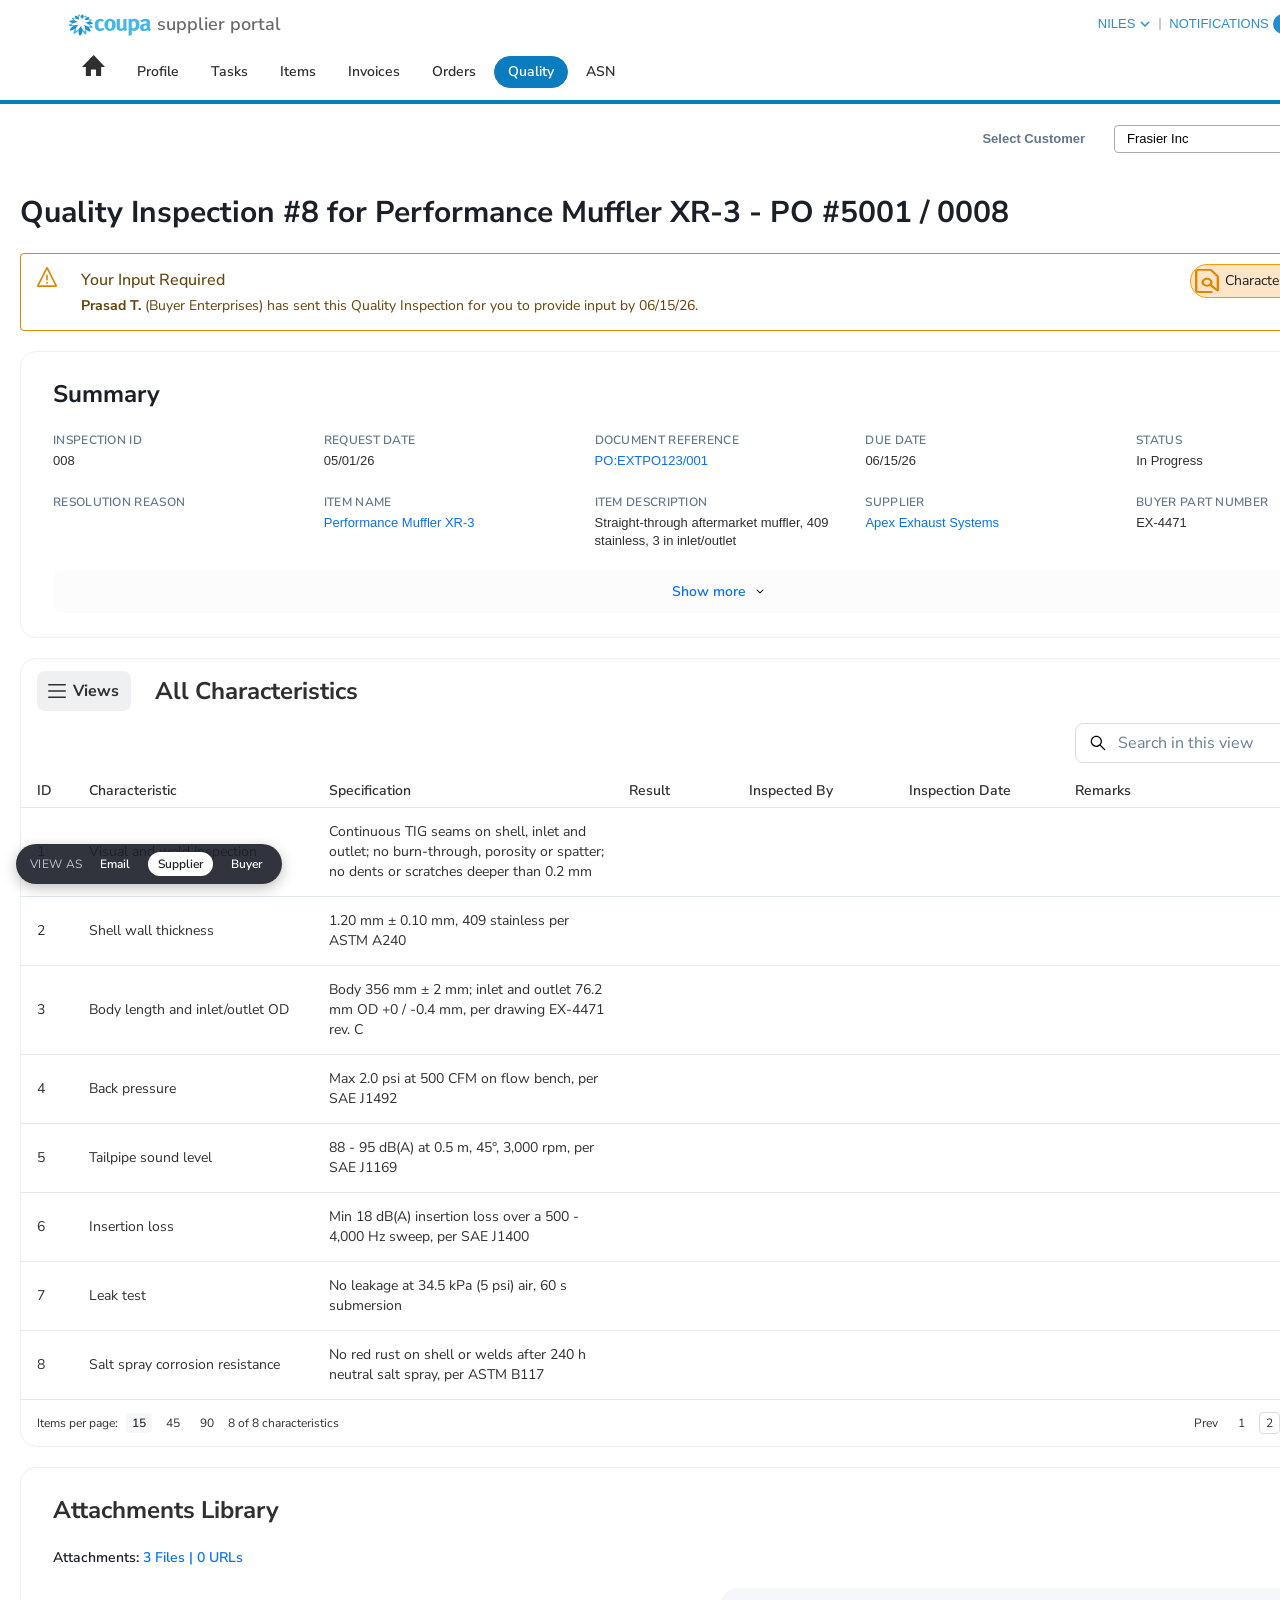
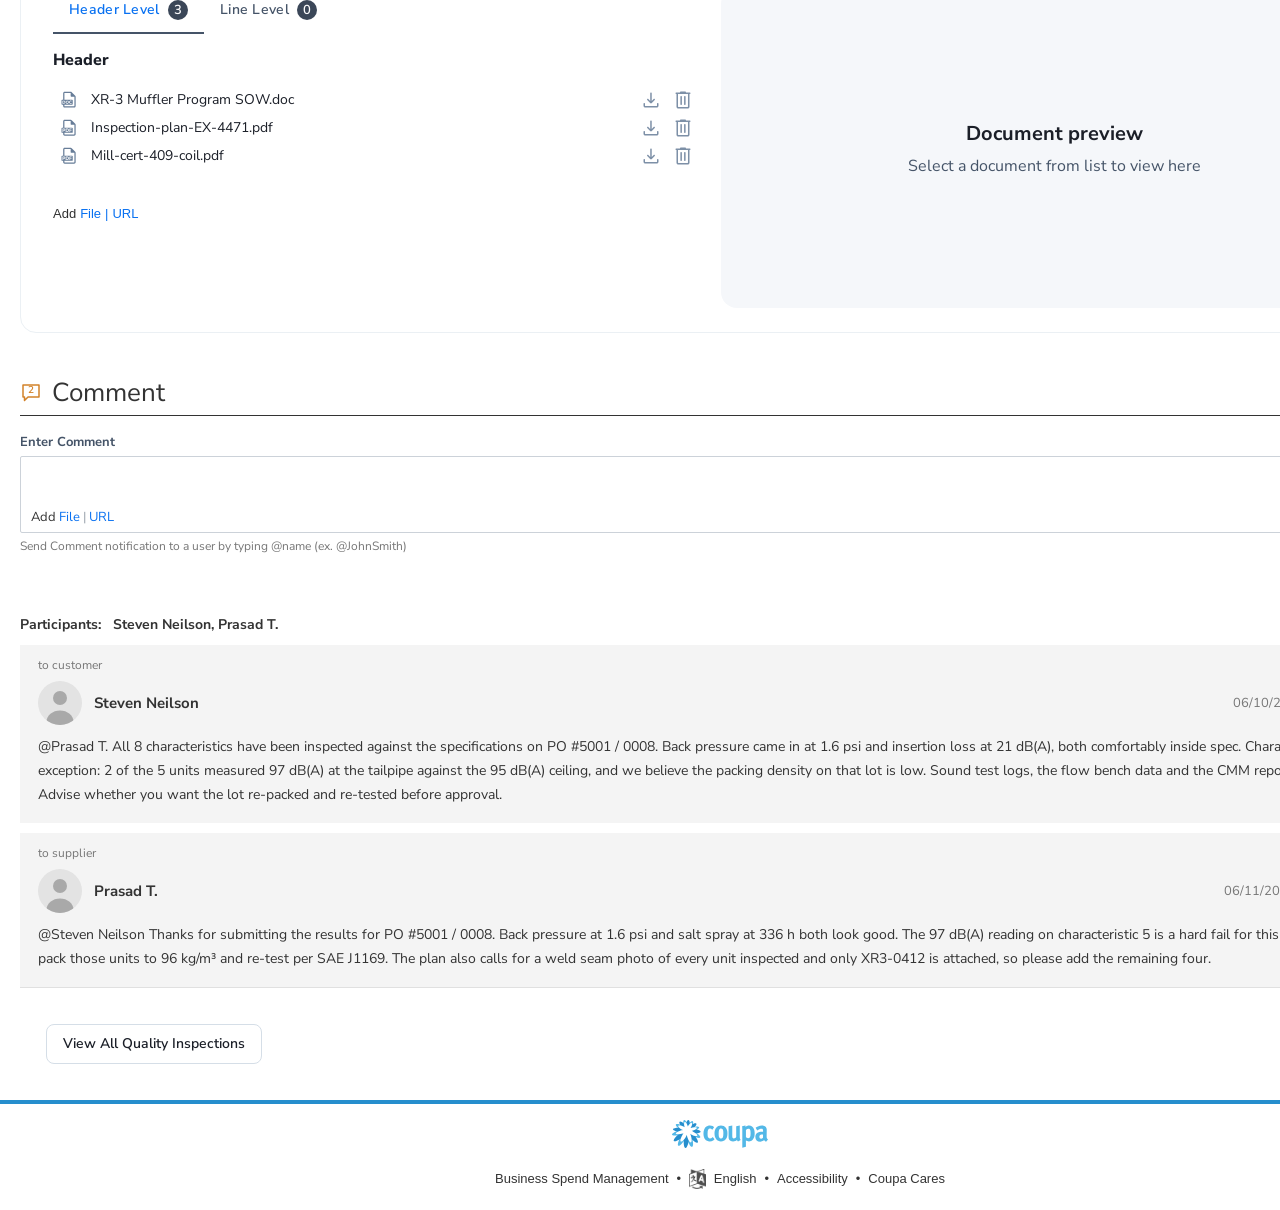
==== index.html @ bebcc583 "Rebuild the buyer's Accept, Reject and Send Back modals Matched to the supplied Modal flows screengr" ====
<!DOCTYPE html>
<html lang="en">
<head>
  <meta charset="utf-8">
  <meta name="viewport" content="width=1440">
  <title>Quality Inspection #8 for Performance Muffler XR-3 — Supplier Portal</title>
  <link rel="preconnect" href="https://fonts.googleapis.com">
  <link rel="preconnect" href="https://fonts.gstatic.com" crossorigin>
  <link href="https://fonts.googleapis.com/css2?family=Nunito+Sans:ital,wght@0,400;0,500;0,600;0,700&family=Open+Sans:wght@400;600;700&display=swap" rel="stylesheet">
  <link rel="stylesheet" href="assets/css/tokens.css?v=20261007e">
  <link rel="stylesheet" href="assets/css/styles.css?v=20261007e">
</head>
<body data-role="supplier" data-blank-results>

<div class="page">

  <!-- Header — Figma 3782:74664 -->
  <header class="csp-header">
    <div class="csp-header__top">
      <div class="csp-header__brand">
        <span class="csp-header__logo"><img class="icon" src="assets/icons/csp-logo.svg" alt="Coupa"></span>
        <span>supplier portal</span>
      </div>
      <div class="csp-welcome">
        <button class="csp-welcome__item" type="button" data-toast="Account menu is out of scope for this prototype.">
          NILES <img class="csp-welcome__caret" src="assets/icons/caret-down-sm.svg" alt="">
        </button>
        <img class="csp-welcome__divider" src="assets/icons/divider.svg" alt="">
        <button class="csp-welcome__item" type="button" data-toast="No new notifications.">
          NOTIFICATIONS <span class="csp-welcome__count">0</span>
        </button>
        <img class="csp-welcome__divider" src="assets/icons/divider.svg" alt="">
        <button class="csp-welcome__item" type="button" data-toast="Help menu is out of scope for this prototype.">
          HELP <img class="csp-welcome__caret" src="assets/icons/caret-down-sm.svg" alt="">
        </button>
      </div>
    </div>

    <nav class="csp-nav" aria-label="Supplier portal">
      <button class="csp-nav__tab" type="button" data-toast="Home">
        <img class="csp-nav__home" src="assets/icons/csp-home.svg" alt="Home">
      </button>
      <button class="csp-nav__tab" type="button" data-toast="Profile">Profile</button>
      <button class="csp-nav__tab" type="button" data-toast="Tasks">Tasks</button>
      <button class="csp-nav__tab" type="button" data-toast="Items">Items</button>
      <button class="csp-nav__tab" type="button" data-toast="Invoices">Invoices</button>
      <button class="csp-nav__tab" type="button" data-toast="Orders">Orders</button>
      <button class="csp-nav__tab csp-nav__tab--active" type="button" aria-current="page">Quality</button>
      <button class="csp-nav__tab" type="button" data-toast="ASN">ASN</button>
    </nav>

    <!-- Customer selector — Figma 3782:74665 -->
    <div class="csp-customer">
      <label class="csp-customer__label" for="customer">Select Customer</label>
      <select class="csp-customer__select" id="customer">
        <option>Frasier Inc</option>
        <option>Buyer Enterprises</option>
        <option>Acme Manufacturing</option>
      </select>
    </div>
  </header>

  <div class="page-title">
    <h1>Quality Inspection #8 for Performance Muffler XR-3 - PO #5001 / 0008</h1>
  </div>

  <main class="content">

    <!-- Alert — matched to the supplied screengrab, which replaces the design's
         blue "ready to be submitted" alert (Figma 3782:74669). The warning
         treatment is the buyer screen's (Figma 3782:77331), since the table
         starts with nothing entered. The due date is the Summary's. -->
    <section class="alert alert--warning" role="status">
      <div class="alert__icon"><img src="assets/icons/warning-outline.svg" alt="Warning"></div>
      <div class="alert__text">
        <p class="alert__title">Your Input Required</p>
        <p class="alert__body"><strong>Prasad T.</strong> (Buyer Enterprises) has sent this Quality Inspection for you to provide input by 06/15/26.</p>
      </div>
      <div class="alert__action">
        <span class="chip chip--warning">
          <img src="assets/icons/file-search-outline.svg" alt="">
          <span class="chip__label">Characteristics Pending</span>
          <span class="chip__count">8</span>
        </span>
      </div>
    </section>

    <!-- Summary — Figma 3782:74670 -->
    <section class="card summary" data-accordion>
      <button class="card__header" type="button" aria-expanded="true">
        <h2 class="card__title">Summary</h2>
        <img class="card__chevron" src="assets/icons/chevron-up.svg" alt="">
      </button>
      <div class="card__body">
        <div class="summary__grid">
          <div>
            <p class="summary__label">INSPECTION ID</p>
            <p class="summary__value">008</p>
          </div>
          <div>
            <p class="summary__label">REQUEST DATE</p>
            <p class="summary__value">05/01/26</p>
          </div>
          <div>
            <p class="summary__label">DOCUMENT REFERENCE</p>
            <p class="summary__value"><a href="#" onclick="return false;">PO:EXTPO123/001</a></p>
          </div>
          <div>
            <p class="summary__label">DUE DATE</p>
            <p class="summary__value">06/15/26</p>
          </div>
          <div>
            <p class="summary__label">STATUS</p>
            <p class="summary__value">In Progress</p>
          </div>
        </div>
        <div class="summary__extra">
          <div>
            <p class="summary__label">RESOLUTION REASON</p>
            <p class="summary__value">&nbsp;</p>
          </div>
          <div>
            <p class="summary__label">ITEM NAME</p>
            <p class="summary__value"><a href="#" onclick="return false;">Performance Muffler XR-3</a></p>
          </div>
          <div>
            <p class="summary__label">ITEM DESCRIPTION</p>
            <p class="summary__value">Straight-through aftermarket muffler, 409 stainless, 3 in inlet/outlet</p>
          </div>
          <div>
            <p class="summary__label">SUPPLIER</p>
            <p class="summary__value"><a href="#" onclick="return false;">Apex Exhaust Systems</a></p>
          </div>
          <div>
            <p class="summary__label">BUYER PART NUMBER</p>
            <p class="summary__value">EX-4471</p>
          </div>
        </div>
        <!-- Third row — Figma 518:29199, revealed by "Show more" -->
        <div class="summary__extra summary__extra--third">
          <div>
            <p class="summary__label">SUPPLIER PART NUMBER</p>
            <p class="summary__value">XR3-300SS</p>
          </div>
          <div>
            <p class="summary__label">SAMPLE SIZE</p>
            <p class="summary__value">5 each</p>
          </div>
          <div>
            <p class="summary__label">BUYER BATCH NUMBER</p>
            <p class="summary__value">B-2214</p>
          </div>
        </div>
        <button class="summary__more" type="button" data-show-more>
          <span>Show more</span>
          <img src="assets/icons/chevron-down.svg" alt="">
        </button>
      </div>
    </section>

    <!-- Characteristics table — Figma 3782:74674 / 3782:74675 -->
    <section class="table-block">
      <div class="table-block__title-row">
        <button class="views-trigger" type="button" data-views-trigger aria-haspopup="true">
          <img src="assets/icons/menu-hamburger.svg" alt="">
          Views
        </button>
        <h2 class="table-block__title" data-view-name>All Characteristics</h2>
      </div>

      <div class="views-panel" data-views-panel>
        <p class="views-panel__title">SAVED VIEWS</p>
        <button class="views-panel__item is-active" type="button">All Characteristics</button>
        <button class="views-panel__item" type="button">Pending Results</button>
        <button class="views-panel__item" type="button">Out of Specification</button>
        <button class="views-panel__item" type="button">Revised Results</button>
      </div>

      <div class="table-block__toolbar">
        <span class="table-search">
          <img src="assets/icons/search-in-view.svg" alt="">
          <input type="search" placeholder="Search in this view" aria-label="Search in this view" data-table-search>
        </span>
        <button class="icon-button" type="button" data-toast="Filter panel is out of scope for this prototype.">
          <img src="assets/icons/filter.svg" alt="Filter">
        </button>
        <button class="icon-button" type="button" data-toast="More table actions: export, manage columns.">
          <img src="assets/icons/more-v.svg" alt="More actions">
        </button>
      </div>

      <div class="table-scroll">
        <table class="data-table">
          <thead>
            <tr>
              <th data-sort-key="id">ID</th>
              <th data-sort-key="characteristic">Characteristic</th>
              <th data-sort-key="specification">Specification</th>
              <th data-sort-key="result">Result</th>
              <th data-sort-key="inspectedBy">Inspected By</th>
              <th data-sort-key="inspectionDate">Inspection Date</th>
              <th data-sort-key="remarks">Remarks</th>
              <th class="col-att">Attachments</th>
              <th class="col-actions">Actions</th>
            </tr>
          </thead>
          <tbody data-table-body></tbody>
        </table>
      </div>

      <div class="table-block__footer">
        <div class="page-size" data-page-size>
          <span>Items per page:</span>
          <button type="button" class="is-current">15</button>
          <button type="button">45</button>
          <button type="button">90</button>
          <span data-table-count></span>
        </div>
        <div class="pager" data-pager>
          <button type="button">Prev</button>
          <button type="button">1</button>
          <button type="button" class="is-current">2</button>
          <button type="button">3</button>
          <span>...</span>
          <button type="button">17</button>
          <button type="button">Next</button>
        </div>
      </div>
    </section>

    <!-- Attachments Library — Figma 758:125789 ("Attachment Library", 11 states) -->
    <section class="card attachments" data-accordion data-attachments>
      <button class="card__header" type="button" aria-expanded="true">
        <h2 class="card__title">Attachments Library</h2>
        <img class="card__chevron" src="assets/icons/chevron-up.svg" alt="">
      </button>
      <p class="att__count">
        Attachments:
        <button type="button" data-att-jump="file" data-att-files></button>
        <span class="att__pipe">|</span>
        <button type="button" data-att-jump="url" data-att-urls></button>
      </p>
      <div class="card__body">
        <div class="att__panes">
          <div class="att__list">
            <div class="att__tabs" role="tablist" aria-label="Attachment level">
              <button class="att__tab is-active" type="button" role="tab" aria-selected="true" data-att-tab="header">
                Header Level <span class="att__badge" data-att-badge="header"></span>
              </button>
              <button class="att__tab" type="button" role="tab" aria-selected="false" data-att-tab="line">
                Line Level <span class="att__badge" data-att-badge="line"></span>
              </button>
            </div>

            <h3 class="att__list-title" data-att-title>Header</h3>
            <ul class="att__rows" data-att-rows></ul>
            <nav class="att__pager" data-att-pager aria-label="Attachment pages"></nav>

            <p class="att__add">
              Add
              <button type="button" data-att-add="file">File</button>
              <span class="att__pipe">|</span>
              <button type="button" data-att-add="url">URL</button>
            </p>

            <div class="att__adder" data-att-adder>
              <div class="att__dropzone" data-att-dropzone>
                <span>Drop or Browse Files</span>
                <button class="att__browse" type="button" data-att-browse>Browse</button>
              </div>
              <div class="att__url">
                <input type="text" placeholder="Type URL here" aria-label="URL to attach" data-att-url-input>
                <button class="att__url-add" type="button" data-att-url-add disabled>Add</button>
              </div>
              <div class="comment-form">
                <label class="comment-form__label" for="att-comment">Enter Comment</label>
                <textarea id="att-comment" data-att-comment></textarea>
                <div class="comment-form__row comment-form__row--end">
                  <button class="btn-legacy" type="button" data-att-adder-submit>Add Comment</button>
                </div>
              </div>
            </div>
          </div>

          <div class="att__preview" data-att-preview></div>
        </div>
      </div>
    </section>

    <!-- Comment — Coupa's legacy comment component, matched to the supplied
         screengrab. The screengrab is the buyer side, so this supplier copy
         carries one "Add Comment" button rather than the design's private /
         to-supplier pair: a supplier has no buyer-internal private comment and
         no supplier to address. See the fidelity note in the README. -->
    <section class="cmt" data-comments>
      <div class="cmt__head">
        <span class="cmt__badge">
          <img src="assets/icons/comment-count.svg" alt="">
          <span class="cmt__badge-count" data-comment-count>0</span>
        </span>
        <h2 class="cmt__title">Comment</h2>
        <span class="cmt__head-right">
          <button class="cmt__mute" type="button" data-toast="Comment notifications are out of scope for this prototype.">Mute Comments</button>
          <button class="cmt__collapse" type="button" aria-expanded="true" aria-label="Collapse Comment" data-comment-collapse>
            <img src="assets/icons/chevron-down.svg" alt="">
          </button>
        </span>
      </div>

      <div class="cmt__body">
        <label class="cmt__label" for="comment">Enter Comment</label>
        <div class="cmt__input">
          <textarea id="comment" data-comment-input></textarea>
          <p class="cmt__attach">
            Add <button type="button" data-comment-attach="file">File</button>
            <span class="cmt__pipe">|</span>
            <button type="button" data-comment-attach="url">URL</button>
          </p>
        </div>
        <p class="cmt__hint">Send Comment notification to a user by typing @name (ex. @JohnSmith)</p>
        <div class="cmt__actions">
          <button class="cmt__btn" type="button" data-comment-submit="customer" disabled>Add Comment</button>
        </div>

        <p class="cmt__participants">
          <span class="cmt__participants-label">Participants:</span>
          <span data-comment-participants></span>
        </p>

        <div class="cmt__list" data-comment-list></div>
      </div>
    </section>

    <!-- The History card (Figma 3782:76992) was removed from this screen on
         request. Its markup is in git history and its CSS and render code are
         still in place, so restoring it means putting the section back. -->

    <!-- Bottom CTAs — Figma 3782:74679 / 3782:74693 -->
    <div class="action-bar">
      <button class="btn btn--outline" type="button" data-goto="inspections.html">
        View All Quality Inspections
      </button>
      <div class="action-bar__right">
        <button class="btn btn--primary" type="button" data-open-modal="submit-modal">Submit</button>
      </div>
    </div>
  </main>

  <!-- Footer — Figma 3782:74699 -->
  <footer class="footer">
    <div class="footer__border"></div>
    <div class="footer__contents">
      <img class="footer__logo" src="assets/icons/footer-logo.svg" alt="Coupa">
      <p class="footer__links">
        <span>Business Spend Management</span>
        <span>•</span>
        <img src="assets/icons/flag-en.png" alt=""> <span>English</span>
        <span>•</span>
        <span>Accessibility</span>
        <span>•</span>
        <span>Coupa Cares</span>
      </p>
    </div>
  </footer>
</div>

<!-- Submit confirmation -->
<div class="overlay" id="submit-modal" role="dialog" aria-modal="true" aria-labelledby="submit-modal-title">
  <div class="modal">
    <h2 id="submit-modal-title">Submit inspection for review?</h2>
    <p>All 8 characteristics will be sent to Prasad T. (Buyer Enterprises). You will not be able to edit results while the inspection is in buyer review.</p>
    <dl class="modal__dl">
      <dt>Inspection ID</dt><dd>008</dd>
      <dt>Characteristics</dt><dd>8 provided</dd>
      <dt>Attachments</dt><dd data-att-counts></dd>
      <dt>Due Date</dt><dd>06/15/26</dd>
    </dl>
    <div class="modal__actions">
      <button class="btn btn--outline" type="button" data-close-modal>Cancel</button>
      <button class="btn btn--primary" type="button" data-goto="buyer.html">Submit to Buyer</button>
    </div>
  </div>
</div>

<div class="proto-switch">
  <span class="proto-switch__label">View as</span>
  <a href="email.html">Email</a>
  <a class="is-current" href="index.html">Supplier</a>
  <a href="buyer.html">Buyer</a>
</div>

<div class="toast" id="toast" role="status" aria-live="polite"></div>

<script src="assets/js/data.js?v=20261007e"></script>
<script src="assets/js/app.js?v=20261007e"></script>
</body>
</html>
---- assets/css/tokens.css ----
/* Clarity UI (CUI) tokens as resolved in Figma:
   187 Quality Collaboration SCC/SCPL — section "QC- History" (node 3782-77289).
   Values come from get_variable_defs on the nodes in that section. */

:root {
  /* Surfaces */
  --cui-surface-s1: #ffffff;
  --cui-surface-s2: #fcfcfd;
  --cui-surface-s3: #f5f7fa;
  --cui-surface-s4: #ebf0f4;

  /* Borders */
  --cui-border-b2: #e1e8ef;
  --cui-border-b2-alt: #ebf0f4;
  --cui-border-input: #d5dee7;
  --cui-border-neutral-minimal: #4f6077;

  /* Text */
  --cui-text-t1: #1b1f28;
  --cui-text-t2: #455468;
  --cui-text-t3: #677d98;
  --cui-text-subtle-neutral: #4f6077;
  --cui-text-form-label: #60768a;
  --cui-text-1: #2f2f2f;
  --cui-text-2: #6a6a6a;
  --cui-text-dark: #333333;
  --cui-text-link: #0971f1;
  --cui-text-link-history: #0059d6;

  /* Status */
  --cui-status-warning-bold: #e08500;
  --cui-alert-warning-color: #664109;
  --cui-orange-subtle-surface: #ffe5c8;
  --cui-orange-subtle-border: #ff9900;
  --cui-light-blue-subtle-border: #007ac5;
  --cui-light-blue-bold-surface: #0060a4;
  --cui-alert-info-color: #003461;
  --cui-status-error: #df0f0f;
  --cui-brand2-200: #9dbfed;
  --cui-scrollbar-rest: #607590;
  --cui-scrollbar-hover: #586b84;

  /* Coupa chrome */
  --csp-brand: #0c7cc0;
  --csp-link: #268ecd;
  --coupa-primary: #0971f1;
  --silver-100: #eff0f1;

  /* Radii */
  --cui-radii-xs: 8px;
  --cui-radii-md: 12px;
  --cui-radii-xl: 16px;
  --cui-radii-2xl: 100px;
  --border-radius: 4px;

  /* Space */
  --cui-space-3xs: 2px;
  --cui-space-2xs: 4px;
  --cui-space-xs: 6px;
  --cui-space-sm: 8px;
  --cui-space-md: 10px;
  --cui-space-lg: 12px;
  --cui-space-2xl: 16px;
  --cui-space-3xl: 20px;
  --cui-space-4xl: 24px;
  --cui-space-5xl: 32px;
  --cui-space-7xl: 48px;

  /* Typography */
  --cui-font-control: "Nunito Sans", -apple-system, "Segoe UI", sans-serif;
  --cui-font-heading: "Nunito Sans", -apple-system, "Segoe UI", sans-serif;
  --coupa-nav-font: "Open Sans", -apple-system, "Segoe UI", sans-serif;
  --coupa-chrome-font: Helvetica, Arial, sans-serif;

  --cui-font-size-2xs: 12px;
  --cui-font-size-sm: 14px;
  --cui-font-size-md: 16px;
  --cui-font-size-xl: 20px;
  --cui-font-size-2xl: 24px;

  --cui-line-3xs: 16px;
  --cui-line-2xs: 20px;
  --cui-line-xs: 24px;
  --cui-line-md: 28px;
  --cui-line-lg: 36px;

  --cui-weight-regular: 400;
  --cui-weight-medium: 500;
  --cui-weight-semibold: 600;
  --cui-weight-bold: 700;
}
---- assets/css/styles.css ----
/* Quality Inspection collaboration prototype
   Built from Figma: 187 Quality Collaboration SCC/SCPL, section "QC- History". */

*,
*::before,
*::after {
  box-sizing: border-box;
}

html {
  background: var(--cui-surface-s4);
}

body {
  margin: 0;
  font-family: var(--cui-font-control);
  color: var(--cui-text-t1);
  background: #ffffff;
  -webkit-font-smoothing: antialiased;
}

.page {
  width: 1440px;
  margin: 0 auto;
  background: #ffffff;
  min-height: 100vh;
  display: flex;
  flex-direction: column;
}

a {
  color: var(--cui-text-link);
  text-decoration: none;
}

button {
  font-family: inherit;
}

.icon {
  display: block;
  width: 100%;
  height: 100%;
}

.sr-only {
  position: absolute;
  width: 1px;
  height: 1px;
  overflow: hidden;
  clip: rect(0 0 0 0);
  white-space: nowrap;
}

/* ─── Supplier portal (CSP) header ─────────────────────────────────────── */

.csp-header {
  background: #ffffff;
}

.csp-header__top {
  display: flex;
  align-items: center;
  gap: 10px;
  padding: 12px 68px 12px;
}

.csp-header__brand {
  display: flex;
  align-items: flex-end;
  gap: 6px;
  flex: 1 0 0;
}

.csp-header__logo {
  width: 82.6px;
  height: 22.4px;
  overflow: hidden;
}

.csp-header__brand span {
  font-size: 18px;
  font-weight: var(--cui-weight-semibold);
  line-height: 24px;
  color: var(--cui-text-2);
}

.csp-welcome {
  display: flex;
  align-items: center;
  gap: 8px;
  font-family: var(--coupa-chrome-font);
  font-size: 13px;
  line-height: 20px;
}

.csp-welcome__item {
  display: flex;
  align-items: center;
  gap: 4px;
  color: var(--csp-link);
  background: none;
  border: 0;
  padding: 0;
  cursor: pointer;
  font: inherit;
}

.csp-welcome__caret {
  width: 12px;
  height: 12px;
}

.csp-welcome__divider {
  width: 2px;
  height: 12px;
}

.csp-welcome__count {
  background: var(--csp-link);
  color: #ffffff;
  border-radius: 13px;
  padding: 0 12px;
}

.csp-nav {
  display: flex;
  align-items: baseline;
  gap: 4px;
  padding: 1px 68px 12px;
  border-bottom: 4px solid var(--csp-brand);
}

.csp-nav__tab {
  padding: 5px 13px;
  border: 1px solid transparent;
  border-radius: 5px;
  background: none;
  font-size: var(--cui-font-size-sm);
  font-weight: var(--cui-weight-semibold);
  line-height: var(--cui-line-2xs);
  color: var(--cui-text-1);
  cursor: pointer;
}

.csp-nav__tab:hover {
  background: var(--silver-100);
}

.csp-nav__tab--active,
.csp-nav__tab--active:hover {
  background: var(--csp-brand);
  border-color: var(--csp-brand);
  border-radius: 21px;
  color: #ffffff;
}

.csp-nav__home {
  width: 23px;
  height: 21px;
}

.csp-customer {
  display: flex;
  align-items: center;
  justify-content: flex-end;
  gap: 9px;
  height: 69px;
  padding: 4px 17px 4px 0;
  font-family: var(--coupa-chrome-font);
  font-size: 13px;
}

.csp-customer__label {
  font-weight: 700;
  color: var(--cui-text-form-label);
  padding-right: 20px;
}

.csp-customer__select {
  width: 309px;
  height: 28px;
  border: 1px solid #aaaaaa;
  border-radius: 4px;
  background: #ffffff;
  padding: 0 8px;
  font: inherit;
  color: #000000;
}

/* ─── Buyer (Coupa core) header ────────────────────────────────────────── */

.coupa-header__bar {
  display: flex;
  align-items: center;
  padding: 0 20px;
  background: #ffffff;
}

.coupa-header__left {
  display: flex;
  align-items: center;
  gap: 16px;
  flex: 1 0 0;
  padding-right: 83px;
}

.coupa-header__logo {
  width: 148px;
  height: 48px;
  display: flex;
  align-items: center;
  padding: 3px 4px;
}

.coupa-header__logo img {
  width: 121.6px;
  height: 33.1px;
}

.coupa-search {
  display: flex;
  align-items: center;
  gap: 12px;
  width: 240px;
  height: 36px;
  padding: 0 12px;
  border: 0;
  border-radius: 18px;
  background: var(--silver-100);
  font-family: var(--coupa-chrome-font);
  font-size: var(--cui-font-size-md);
  color: #6a6969;
  cursor: pointer;
}

.coupa-search img {
  width: 16px;
  height: 16px;
}

.coupa-header__mic {
  position: relative;
  width: 36px;
  height: 36px;
}

.coupa-header__mic img:first-child {
  position: absolute;
  inset: 0;
  width: 36px;
  height: 36px;
}

.coupa-header__mic img:last-child {
  position: absolute;
  left: 8px;
  top: 8px;
  width: 20px;
  height: 20px;
}

.coupa-header__actions {
  display: flex;
  align-items: center;
  gap: 8px;
}

.coupa-pill {
  width: 36px;
  height: 36px;
  border: 0;
  border-radius: 50px;
  background: var(--cui-surface-s4);
  display: flex;
  align-items: center;
  justify-content: center;
  cursor: pointer;
  font-family: var(--coupa-chrome-font);
  font-size: var(--cui-font-size-md);
  color: var(--cui-text-t3);
}

.coupa-pill img {
  width: 16px;
  height: 16px;
}

.coupa-nav {
  background: #ffffff;
}

.coupa-nav__links {
  display: flex;
  align-items: center;
  gap: 8px;
  padding: 8px 20px;
}

.coupa-nav__link {
  padding: 4px 16px;
  border: 0;
  border-radius: 28px;
  background: none;
  font-family: var(--coupa-nav-font);
  font-size: var(--cui-font-size-md);
  line-height: var(--cui-line-xs);
  color: var(--cui-text-t1);
  white-space: nowrap;
  cursor: pointer;
}

.coupa-nav__link:hover {
  background: var(--cui-surface-s4);
}

.coupa-nav__link--active,
.coupa-nav__link--active:hover {
  background: var(--cui-scrollbar-hover);
  color: #ffffff;
  line-height: var(--cui-line-2xs);
}

.coupa-nav__home {
  padding: 4px 8px;
  border-radius: 21px;
}

.coupa-nav__home img {
  width: 24px;
  height: 20px;
  display: block;
}

.coupa-nav__border {
  display: block;
  width: 100%;
  height: 4px;
}

/* ─── Page title ───────────────────────────────────────────────────────── */

.page-title {
  padding: 20px 20px 0;
}

.page-title h1 {
  margin: 0;
  font-family: var(--cui-font-heading);
  font-size: 30px;
  font-weight: var(--cui-weight-bold);
  line-height: 40px;
  color: var(--cui-text-t1);
}

/* ─── Content column ──────────────────────────────────────────────────── */

.content {
  display: flex;
  flex-direction: column;
  gap: var(--cui-space-3xl);
  padding: var(--cui-space-3xl);
  flex: 1 0 auto;
}

/* ─── Alert ───────────────────────────────────────────────────────────── */

.alert {
  display: flex;
  align-items: flex-start;
  justify-content: space-between;
  gap: var(--cui-space-lg);
  padding: 6px 16px;
  border: 1px solid var(--cui-light-blue-subtle-border);
  border-radius: var(--border-radius);
  overflow: hidden;
}

.alert--warning {
  border-color: var(--cui-status-warning-bold);
}

.alert__icon {
  padding: 7px 12px 7px 0;
}

.alert__icon img {
  width: 20px;
  height: 20px;
  display: block;
}

.alert__text {
  flex: 1 0 0;
  min-width: 0;
  display: flex;
  flex-direction: column;
  gap: var(--cui-space-2xs);
  padding: 8px 0;
  color: var(--cui-alert-info-color);
}

.alert--warning .alert__text {
  color: var(--cui-alert-warning-color);
}

.alert__title {
  margin: 0;
  font-size: var(--cui-font-size-md);
  font-weight: var(--cui-weight-medium);
  line-height: 1.5;
}

.alert__body {
  margin: 0;
  font-size: var(--cui-font-size-sm);
  font-weight: var(--cui-weight-regular);
  line-height: 19.992px;
}

.alert__body strong,
.alert__title strong {
  font-weight: var(--cui-weight-bold);
}

.alert__action {
  display: flex;
  align-items: center;
  justify-content: flex-end;
  padding: 4px 0;
}

.chip {
  display: inline-flex;
  align-items: center;
  gap: 0;
  padding: var(--cui-space-2xs);
  border: 1px solid var(--cui-border-neutral-minimal);
  border-radius: var(--cui-radii-2xl);
  background: var(--cui-surface-s4);
  font-size: var(--cui-font-size-sm);
  line-height: var(--cui-line-2xs);
  color: var(--cui-text-t1);
  white-space: nowrap;
}

.chip img {
  width: 24px;
  height: 24px;
  display: block;
}

.chip__label {
  padding: var(--cui-space-3xs) var(--cui-space-xs);
}

.chip__count {
  width: 20px;
  height: 20px;
  border-radius: 50%;
  background: var(--cui-border-neutral-minimal);
  color: #ffffff;
  font-size: var(--cui-font-size-2xs);
  font-weight: var(--cui-weight-medium);
  letter-spacing: 0.14px;
  display: flex;
  align-items: center;
  justify-content: center;
  margin-right: 2px;
}

.chip--warning {
  background: var(--cui-orange-subtle-surface);
  border-color: var(--cui-orange-subtle-border);
}

.chip--warning .chip__count {
  background: var(--cui-status-warning-bold);
}

/* ─── Card / accordion ────────────────────────────────────────────────── */

.card {
  background: var(--cui-surface-s1);
  border: 1px solid var(--cui-border-b2-alt);
  border-radius: var(--cui-radii-xl);
  padding: var(--cui-space-4xl) var(--cui-space-5xl);
}

.card--tight {
  padding: var(--cui-space-4xl);
  border-color: var(--cui-border-b2);
}

.card__header {
  display: flex;
  align-items: center;
  justify-content: space-between;
  width: 100%;
  padding: 0;
  border: 0;
  background: none;
  cursor: pointer;
}

.card__title {
  margin: 0;
  font-family: var(--cui-font-heading);
  font-size: var(--cui-font-size-2xl);
  font-weight: var(--cui-weight-bold);
  line-height: var(--cui-line-lg);
  color: var(--cui-text-1);
  text-align: left;
}

.card__chevron {
  width: 24px;
  height: 24px;
  transition: transform 0.18s ease;
}

.card__body {
  margin-top: var(--cui-space-3xl);
}

.card.is-collapsed .card__body {
  display: none;
}

.card.is-collapsed .card__chevron {
  transform: rotate(180deg);
}

/* ─── Summary ─────────────────────────────────────────────────────────── */

.summary .card__title {
  color: var(--cui-text-t1);
}

.summary__grid {
  display: grid;
  grid-template-columns: repeat(5, 1fr);
  gap: 24px 20px;
}

.summary__label {
  font-size: var(--cui-font-size-2xs);
  font-weight: var(--cui-weight-semibold);
  letter-spacing: 0.3px;
  line-height: var(--cui-line-3xs);
  color: var(--cui-text-form-label);
  margin: 0 0 4px;
}

.summary__value {
  margin: 0;
  font-family: var(--coupa-chrome-font);
  font-size: 13px;
  line-height: 18px;
  color: var(--cui-text-1);
}

.summary__value a {
  color: var(--cui-text-link);
}

.summary__more {
  margin-top: var(--cui-space-3xl);
  width: 100%;
  padding: 12px;
  border: 0;
  border-radius: var(--cui-radii-xs);
  background: var(--cui-surface-s2);
  color: var(--cui-text-link);
  font-size: var(--cui-font-size-sm);
  font-weight: var(--cui-weight-semibold);
  cursor: pointer;
  display: flex;
  align-items: center;
  justify-content: center;
  gap: 6px;
}

.summary__more img {
  width: 16px;
  height: 16px;
  transition: transform 0.18s ease;
}

.summary.is-expanded .summary__more img {
  transform: rotate(180deg);
}

.summary__extra {
  display: grid;
  grid-template-columns: repeat(5, 1fr);
  gap: 24px 20px;
  margin-top: 24px;
}

/* Third row — Figma 518:29199, revealed by "Show more". */
.summary__extra--third {
  display: none;
}

.summary.is-expanded .summary__extra--third {
  display: grid;
}

/* ─── Table block ─────────────────────────────────────────────────────── */

.table-block {
  background: var(--cui-surface-s1);
  border: 1px solid var(--cui-border-b2-alt);
  border-radius: var(--cui-radii-xl);
  padding: 0 0 8px;
}

.table-block__title-row {
  display: flex;
  align-items: center;
  gap: 24px;
  padding: 12px 16px 8px;
}

.views-trigger {
  display: inline-flex;
  align-items: center;
  gap: 4px;
  padding: 8px 12px 8px 8px;
  border: 0;
  border-radius: var(--cui-radii-xs);
  background: var(--silver-100);
  font-size: var(--cui-font-size-md);
  font-weight: var(--cui-weight-bold);
  line-height: var(--cui-line-xs);
  color: var(--cui-text-1);
  cursor: pointer;
}

.views-trigger img {
  width: 24px;
  height: 24px;
}

.table-block__title {
  margin: 0;
  font-family: var(--cui-font-heading);
  font-size: var(--cui-font-size-2xl);
  font-weight: var(--cui-weight-bold);
  line-height: 32px;
  color: var(--cui-text-1);
}

.views-panel {
  display: none;
  margin: 0 16px 12px;
  width: 256px;
  border: 1px solid var(--cui-border-b2);
  border-radius: var(--cui-radii-xs);
  padding: 8px;
}

.views-panel.is-open {
  display: block;
}

.views-panel__title {
  margin: 0 0 4px;
  font-size: var(--cui-font-size-2xs);
  font-weight: var(--cui-weight-semibold);
  letter-spacing: 0.3px;
  color: var(--cui-text-form-label);
}

.views-panel__item {
  display: block;
  width: 100%;
  text-align: left;
  padding: 6px 8px;
  border: 0;
  border-radius: 6px;
  background: none;
  font-size: var(--cui-font-size-sm);
  color: var(--cui-text-t1);
  cursor: pointer;
}

.views-panel__item:hover,
.views-panel__item.is-active {
  background: var(--cui-surface-s3);
}

.table-block__toolbar {
  display: flex;
  align-items: center;
  justify-content: flex-end;
  gap: 8px;
  padding: 4px 16px 12px;
}

.table-search {
  display: flex;
  align-items: center;
  gap: 8px;
  width: 240px;
  height: 40px;
  padding: 0 12px;
  border: 1px solid var(--cui-border-input);
  border-radius: var(--cui-radii-xs);
  background: #ffffff;
}

.table-search input {
  flex: 1 0 0;
  min-width: 0;
  border: 0;
  outline: none;
  font-family: inherit;
  font-size: var(--cui-font-size-md);
  color: var(--cui-text-t1);
}

.table-search input::placeholder {
  color: var(--cui-text-t3);
}

.table-search img {
  width: 20px;
  height: 20px;
}

.icon-button {
  width: 36px;
  height: 36px;
  border: 0;
  border-radius: var(--cui-radii-xs);
  background: var(--cui-surface-s3);
  display: flex;
  align-items: center;
  justify-content: center;
  cursor: pointer;
}

.icon-button:hover {
  background: var(--cui-surface-s4);
}

.icon-button img {
  width: 20px;
  height: 20px;
}

/* No horizontal padding here on purpose: a padded scrollport leaves a strip at
   the right edge that the locked columns cannot cover, and scrolled cells show
   through it. The 16px inset lives on the edge cells instead. */
.table-scroll {
  overflow-x: auto;
  scrollbar-width: thin;
  scrollbar-color: var(--cui-scrollbar-rest) transparent;
}

.table-scroll::-webkit-scrollbar {
  height: 8px;
}

.table-scroll::-webkit-scrollbar-thumb {
  background: var(--cui-scrollbar-rest);
  border-radius: 50px;
}

.table-scroll::-webkit-scrollbar-thumb:hover {
  background: var(--cui-scrollbar-hover);
}

/* Wider than the viewport on purpose: the data columns scroll sideways while
   the Actions column stays locked to the right edge. */
.data-table {
  --col-att-w: 244px; /* holds a file name at the library's 210px, plus its icon */
  --col-actions-w: 80px;
  width: max-content;
  min-width: 100%;
  border-collapse: collapse;
  font-size: var(--cui-font-size-sm);
  line-height: var(--cui-line-2xs);
  color: var(--cui-text-1);
  white-space: nowrap;
}

/* Generous column widths: the table is wider than the card and scrolls sideways,
   while Attachments and Actions stay pinned to the right edge. */
.data-table th[data-sort-key='id'] { min-width: 56px; }
.data-table th[data-sort-key='characteristic'] { min-width: 240px; }
.data-table th[data-sort-key='range'] { min-width: 150px; }
.data-table th[data-sort-key='result'] { min-width: 120px; }
.data-table th[data-sort-key='expectedResult'] { min-width: 200px; }
.data-table th[data-sort-key='inspectedBy'] { min-width: 160px; }
/* 166px so the date field and its picker fit without the column resizing
   when a row goes into inline edit. */
.data-table th[data-sort-key='inspectionDate'] { min-width: 166px; }
.data-table th[data-sort-key='remarks'] { min-width: 300px; }

/* The 16px inset the scroller used to carry */
.data-table th:first-child,
.data-table td:first-child {
  padding-left: 16px;
}

.data-table th {
  text-align: left;
  font-weight: var(--cui-weight-semibold);
  font-size: var(--cui-font-size-sm);
  color: var(--cui-text-1);
  padding: 6px 12px;
  border-bottom: 1px solid var(--cui-border-b2);
  background: #ffffff;
}

.data-table td {
  padding: 14px 12px;
  border-bottom: 1px solid var(--cui-border-b2);
  vertical-align: middle;
}

.data-table tbody tr:hover td {
  background: var(--cui-surface-s2);
}

/* Specification is a fixed 300px column whose text wraps instead of clipping,
   so the full spec reads in place on both screens. A wrapped cell is never
   clipped, so the hover tooltip stops appearing there by itself. */
.data-table th[data-sort-key='specification'],
.data-table .col-spec {
  box-sizing: border-box;
  width: 300px;
  min-width: 300px;
  max-width: 300px;
}

.data-table .col-spec {
  white-space: normal;
  overflow-wrap: break-word;
  overflow: visible;
  text-overflow: clip;
}

.data-table .col-remarks {
  max-width: 300px;
  overflow: hidden;
  text-overflow: ellipsis;
}

/* Attachments scrolls with the data columns; only Actions is locked. */
.data-table .col-att,
.data-table th.col-att {
  width: var(--col-att-w);
  min-width: var(--col-att-w);
}

/* Locked Actions column */
.data-table .col-actions,
.data-table th.col-actions {
  position: sticky;
  right: 0;
  width: var(--col-actions-w);
  min-width: var(--col-actions-w);
  padding-right: 16px;
  background: #ffffff;
  border-left: 1px solid var(--cui-border-b2);
  box-shadow: -4px 0 5px rgba(0, 0, 0, 0.08);
  text-align: center;
  z-index: 2;
}

.data-table th.col-actions {
  z-index: 3;
}

.data-table tbody tr:hover td.col-actions {
  background: var(--cui-surface-s2);
}

/* Inline row editing — Figma 507:44397. The row keeps its columns; the four
   supplier-owned cells swap their text for fields. */
/* 11px keeps the edited row the same height as its neighbours. */
.data-table tbody tr.is-editing td {
  padding-top: 11px;
  padding-bottom: 11px;
  background: var(--cui-surface-s3);
  white-space: normal;
}

.data-table tbody tr.is-editing td.col-actions {
  background: var(--cui-surface-s3);
}

.cell-input {
  width: 100%;
  min-width: 0;
  box-sizing: border-box;
  padding: 5px 8px;
  border: 1px solid var(--cui-border-input);
  border-radius: var(--cui-radii-xs);
  background: #ffffff;
  font-family: inherit;
  font-size: var(--cui-font-size-sm);
  line-height: var(--cui-line-xs);
  color: var(--cui-text-1);
}

.cell-input:focus {
  outline: 2px solid var(--cui-light-blue-subtle-border);
  outline-offset: -1px;
}

/* Two buttons where the pencil was, without widening the locked column. */
.row-edit-actions {
  display: inline-flex;
  align-items: center;
  gap: 2px;
}

.row-edit-actions .row-action {
  width: 24px;
  height: 24px;
}

/* Full text for the cells the columns clip */
.cell-tooltip {
  position: absolute;
  top: 0;
  left: 0;
  z-index: 80;
  max-width: 420px;
  padding: 8px 12px;
  border-radius: var(--cui-radii-xs);
  background: var(--cui-text-t1);
  color: #ffffff;
  font-size: var(--cui-font-size-2xs);
  line-height: var(--cui-line-2xs);
  white-space: normal;
  opacity: 0;
  pointer-events: none;
  box-shadow: 0 4px 12px rgba(0, 0, 0, 0.18);
  transition: opacity 0.12s ease;
}

.cell-tooltip.is-visible {
  opacity: 1;
}

.row-action {
  width: 32px;
  height: 32px;
  border: 0;
  border-radius: 4px;
  background: var(--cui-surface-s3);
  display: inline-flex;
  align-items: center;
  justify-content: center;
  cursor: pointer;
}

.row-action:hover {
  background: var(--cui-surface-s4);
}

.row-action img {
  width: 20px;
  height: 20px;
}

.row-action--bare {
  background: none;
}

.row-action--bare img {
  width: 18px;
  height: 18px;
}

.att-icon {
  width: 16px;
  height: 20px;
  border: 0;
  background: none;
  padding: 0;
  cursor: pointer;
}

/* Attachments column: the row's line-level files, named and styled like their
   Attachments Library rows. A row with two files stacks them. */
.att-cell {
  display: inline-flex;
  flex-direction: column;
  align-items: flex-start;
  gap: 4px;
  max-width: 100%;
}

.att-cell__file {
  display: inline-flex;
  align-items: center;
  gap: 6px;
  max-width: 100%;
  border: 0;
  background: none;
  padding: 0;
  font: inherit;
  color: var(--cui-text-t1);
  cursor: pointer;
  text-align: left;
}

.att-cell__file--link {
  color: var(--cui-text-link);
}

.att-cell__file img {
  width: 16px;
  height: 16px;
  flex: 0 0 16px;
}

.att-cell__file span {
  overflow: hidden;
  white-space: nowrap;
  text-overflow: ellipsis;
}

.att-cell__file:hover span {
  text-decoration: underline;
}

.att-cell__none {
  color: var(--cui-text-t3);
}

/* Editing a row: its attachments stay clickable and the library's own
   "Add File | URL" affordance attaches more to this characteristic. */
.att-cell--editing {
  gap: 6px;
  width: 100%;
}

.att-cell__add {
  display: flex;
  align-items: center;
  gap: 4px;
  font-family: var(--coupa-chrome-font);
  font-size: 13px;
  color: var(--cui-text-1);
}

.att-cell__add button {
  border: 0;
  background: none;
  padding: 0;
  font: inherit;
  color: var(--coupa-primary);
  cursor: pointer;
}

.att-cell__add button:hover {
  text-decoration: underline;
}

.att-cell__add button.is-active {
  font-weight: 700;
  text-decoration: underline;
}

.att-cell__url {
  display: flex;
  align-items: center;
  gap: 6px;
  width: 100%;
}

.att-cell__url-add {
  flex: 0 0 auto;
  padding: 4px 10px;
  border: 0;
  border-radius: var(--cui-radii-xs);
  background: var(--cui-text-link);
  font-family: inherit;
  font-size: var(--cui-font-size-2xs);
  font-weight: var(--cui-weight-semibold);
  color: #ffffff;
  cursor: pointer;
}

.att-cell__url-add:disabled {
  background: var(--cui-surface-s4);
  color: var(--cui-text-t3);
  cursor: default;
}

.result-pill {
  display: inline-block;
  padding: 2px 10px;
  border-radius: var(--cui-radii-2xl);
  font-size: var(--cui-font-size-sm);
}

.result-pill--warning {
  background: var(--cui-orange-subtle-surface);
  border: 1px solid var(--cui-orange-subtle-border);
}

.result-pill--error {
  background: #fdecec;
  border: 1px solid var(--cui-status-error);
}

/* ─── Inspections list — Figma 514:38555 ──────────────────────────────── */

/* The list screen's own title sizes: a lighter page title than the inspection
   screens carry, a 20px section title, and a plain-text Views control. */
.page-title--list h1 {
  font-size: 28px;
  font-weight: var(--cui-weight-regular);
  line-height: 36px;
}

.table-block__title--list {
  font-size: var(--cui-font-size-xl);
  line-height: var(--cui-line-md);
}

.views-trigger--bare {
  background: none;
  padding-left: 0;
  font-weight: var(--cui-weight-regular);
}

.views-trigger--bare img {
  width: 20px;
  height: 20px;
}

/* Search with the magnifier after the field, as this screen draws it. */
.table-search--trailing img {
  opacity: 0.7;
}

/* All 12 columns are in frame in the design, so the table is laid out to the
   card's width rather than scrolled sideways: fixed layout, allotted widths,
   and cells that wrap. Rows align to the top so a wrapped cell does not shift
   its neighbours' first line. */
.data-table--list {
  table-layout: fixed;
  width: 100%;
}

.data-table--list td,
.data-table--list th {
  white-space: normal;
  vertical-align: top;
}

/* Only cell values may be broken mid-word; a column label never is. */
.data-table--list td {
  overflow-wrap: break-word;
}

.data-table--list .col-num {
  text-align: right;
}

.data-table--list th.col-num {
  text-align: left;
}

.data-table--list .col-nowrap {
  white-space: nowrap;
}

/* Widths follow the content: the long free-text columns take the room, the
   date columns take only what a date needs. */
.data-table--list th[data-ins-sort-key='id'] { width: 100px; }
.data-table--list th[data-ins-sort-key='documentReference'] { width: 152px; }
.data-table--list th[data-ins-sort-key='requestedBy'] { width: 140px; }
.data-table--list th[data-ins-sort-key='itemName'] { width: 142px; }
.data-table--list th[data-ins-sort-key='supplierPartNumber'] { width: 114px; }
.data-table--list th[data-ins-sort-key='buyerPartNumber'] { width: 100px; }
.data-table--list th[data-ins-sort-key='requestDate'] { width: 100px; }
.data-table--list th[data-ins-sort-key='dueDate'] { width: 100px; }
.data-table--list th[data-ins-sort-key='status'] { width: 100px; }
.data-table--list th[data-ins-sort-key='resolutionReason'] { width: 134px; }
.data-table--list th[data-ins-sort-key='supplier'] { width: 116px; }
.data-table--list th[data-ins-sort-key='createdAt'] { width: 100px; }

/* Recoloured Figma caret: the sorted column is marked in the link blue. */
.sort-caret {
  width: 8px;
  height: 5px;
  margin-left: 6px;
  vertical-align: middle;
}

.sort-caret--asc {
  transform: rotate(180deg);
}

.link-button {
  border: 0;
  padding: 0;
  background: none;
  font: inherit;
  text-align: inherit;
  color: var(--cui-text-link);
  cursor: pointer;
}

.link-button:hover {
  text-decoration: underline;
}

/* "Per page 15 | 45 | 90" — the sizes other than the current one are links. */
.table-block__footer--list {
  justify-content: flex-start;
  font-size: var(--cui-font-size-sm);
}

.per-page {
  display: flex;
  align-items: center;
  gap: 8px;
}

.per-page button {
  border: 0;
  padding: 0;
  background: none;
  font: inherit;
  color: var(--cui-text-link);
  cursor: pointer;
}

.per-page button:hover {
  text-decoration: underline;
}

.per-page button.is-current {
  color: var(--cui-text-1);
}

.per-page__pipe {
  color: var(--cui-text-t3);
}

.table-block__footer {
  display: flex;
  align-items: center;
  justify-content: space-between;
  padding: 12px 16px 4px;
  font-size: var(--cui-font-size-2xs);
  color: var(--cui-text-1);
}

.pager {
  display: flex;
  align-items: center;
  gap: 8px;
}

.pager button,
.page-size button {
  border: 0;
  background: none;
  padding: 2px 6px;
  border-radius: 4px;
  font: inherit;
  color: var(--cui-text-1);
  cursor: pointer;
}

.pager button:hover,
.page-size button:hover {
  background: var(--cui-surface-s3);
}

.pager button.is-current {
  border: 1px solid var(--cui-border-input);
}

.page-size {
  display: flex;
  align-items: center;
  gap: 8px;
}

.page-size button.is-current {
  background: var(--cui-surface-s3);
  font-weight: var(--cui-weight-semibold);
}

/* ─── Attachments Library — Figma 758:125789 ──────────────────────────── */

.attachments .card__body {
  display: flex;
  flex-direction: column;
  gap: 20px;
  /* The count line above it already carries the gap under the card title. */
  margin-top: 20px;
}

/* Sits outside .card__body so the collapsed card still reads
   "Attachments: 6 Files | 1 URL" — the Figma collapsed state. */
.attachments .att__count {
  margin-top: var(--cui-space-3xl);
}

.att__count {
  display: flex;
  align-items: center;
  gap: 4px;
  margin: 0;
  font-size: var(--cui-font-size-sm);
  font-weight: var(--cui-weight-semibold);
  line-height: var(--cui-line-2xs);
  color: var(--cui-text-t1);
}

.att__count button {
  border: 0;
  background: none;
  padding: 0;
  font: inherit;
  color: var(--cui-text-link);
  cursor: pointer;
}

.att__count button:hover {
  text-decoration: underline;
}

.att__pipe {
  color: var(--cui-text-link);
}

.att__panes {
  display: flex;
  align-items: flex-start;
  gap: 20px;
}

.att__list {
  width: 648px;
  flex: 0 0 648px;
  display: flex;
  flex-direction: column;
  gap: 18px;
}

/* Tabs with count badges */
.att__tabs {
  display: flex;
  align-items: stretch;
  height: 46px;
}

.att__tab {
  display: flex;
  align-items: center;
  gap: 8px;
  padding: 10px 16px;
  border: 0;
  border-bottom: 2px solid transparent;
  background: none;
  font-family: inherit;
  font-size: var(--cui-font-size-sm);
  font-weight: var(--cui-weight-semibold);
  letter-spacing: 0.3px;
  line-height: 26px;
  color: var(--cui-text-t2);
  cursor: pointer;
}

.att__tab.is-active {
  color: var(--cui-text-link);
  border-bottom-color: var(--cui-text-t2);
}

.att__badge {
  min-width: 20px;
  padding: 0 6px;
  border-radius: 14px;
  background: #3b4758;
  font-size: 13px;
  font-weight: var(--cui-weight-semibold);
  line-height: 20px;
  text-align: center;
  color: var(--cui-surface-s2);
}

.att__list-title {
  margin: 0;
  font-size: var(--cui-font-size-md);
  font-weight: 800;
  line-height: var(--cui-line-3xs);
  color: var(--cui-text-t1);
}

/* File rows */
.att__rows {
  list-style: none;
  margin: 0;
  padding: 0;
}

.att__row {
  display: flex;
  align-items: center;
  gap: 12px;
  height: 28px;
  padding: 2px 6px;
  border-radius: var(--cui-radii-xs);
  cursor: pointer;
}

.att__row:hover,
.att__row.is-selected {
  background: var(--cui-surface-s3);
}

.att__row.is-selected .att__row-name {
  font-weight: var(--cui-weight-semibold);
}

.att__row-line {
  width: 21px;
  flex: 0 0 21px;
  font-size: var(--cui-font-size-sm);
  line-height: var(--cui-line-3xs);
  color: var(--cui-text-t1);
}

.att__row-icon {
  width: 20px;
  height: 20px;
  flex: 0 0 20px;
}

.att__row-name {
  width: 210px;
  flex: 0 0 210px;
  overflow: hidden;
  white-space: nowrap;
  text-overflow: ellipsis;
  font-size: var(--cui-font-size-sm);
  line-height: var(--cui-line-3xs);
  color: var(--cui-text-t1);
}

.att__row-name--link {
  color: var(--cui-text-link);
}

.att__row-actions {
  margin-left: auto;
  display: flex;
  align-items: center;
  gap: 8px;
}

.att__row-action {
  width: 24px;
  height: 24px;
  padding: 0;
  border: 0;
  background: none;
  cursor: pointer;
  opacity: 0.85;
}

.att__row-action:hover {
  opacity: 1;
}

.att__row-action img {
  width: 24px;
  height: 24px;
}

.att__empty {
  padding: 8px 6px;
  font-size: var(--cui-font-size-sm);
  color: var(--cui-text-t3);
}

/* Pagination — Figma <Pagination> */
.att__pager {
  display: flex;
  align-items: center;
  justify-content: center;
  gap: 6px;
  padding: 0 6px;
}

.att__pager button {
  width: 26px;
  height: 26px;
  display: flex;
  align-items: center;
  justify-content: center;
  padding: 0;
  border: 0;
  border-radius: 50%;
  background: none;
  font-family: inherit;
  font-size: var(--cui-font-size-sm);
  line-height: 20px;
  color: var(--cui-text-t2);
  cursor: pointer;
}

.att__pager button:hover:not(:disabled) {
  background: var(--cui-surface-s3);
}

.att__pager button.is-current {
  background: var(--cui-surface-s4);
  color: var(--cui-text-t1);
}

.att__pager button:disabled {
  opacity: 0.35;
  cursor: default;
}

.att__pager button img {
  width: 6.02px;
  height: 10.69px;
}

.att__pager button.att__pager-prev img {
  transform: rotate(180deg);
}

.att__pager span {
  font-size: var(--cui-font-size-sm);
  color: var(--cui-text-t3);
}

/* "Add File | URL" */
.att__add {
  display: flex;
  align-items: center;
  gap: 4px;
  margin: 0;
  font-family: var(--coupa-chrome-font);
  font-size: 13px;
  color: var(--cui-text-1);
}

.att__add button {
  border: 0;
  background: none;
  padding: 0;
  font: inherit;
  color: var(--coupa-primary);
  cursor: pointer;
}

.att__add button.is-active {
  font-weight: 700;
  text-decoration: underline;
}

.att__adder {
  display: none;
  flex-direction: column;
  gap: 20px;
}

.attachments.is-adding .att__adder {
  display: flex;
}

.att__dropzone {
  display: none;
  align-items: center;
  justify-content: center;
  gap: 12px;
  padding: 8px 12px;
  border: 1px dashed var(--cui-border-input);
  border-radius: 10px;
  font-size: var(--cui-font-size-sm);
  line-height: 19.992px;
  color: #607590;
}

.attachments.is-adding-file .att__dropzone {
  display: flex;
}

.attachments.is-adding-file .att__dropzone.is-dragover {
  background: var(--cui-surface-s3);
}

.att__browse {
  padding: 4px 12px;
  border: 1px solid rgba(96, 117, 144, 0.5);
  border-radius: var(--cui-radii-md);
  background: none;
  font-family: inherit;
  font-size: 13px;
  font-weight: var(--cui-weight-semibold);
  letter-spacing: 0.3px;
  line-height: 22px;
  color: #607590;
  cursor: pointer;
}

.att__url {
  display: none;
  align-items: center;
  gap: 8px;
}

.attachments.is-adding-url .att__url {
  display: flex;
}

.att__url input {
  flex: 1;
  height: 40px;
  padding: 8px 12px;
  border: 1px solid var(--cui-border-input);
  border-radius: 10px;
  background: var(--cui-surface-s1);
  font-family: inherit;
  font-size: var(--cui-font-size-sm);
  line-height: var(--cui-line-xs);
  color: var(--cui-text-1);
}

.att__url input::placeholder {
  color: #607590;
}

.att__url-add {
  padding: 6px 16px;
  border: 0;
  border-radius: var(--cui-radii-md);
  background: var(--cui-text-link);
  font-family: inherit;
  font-size: var(--cui-font-size-sm);
  font-weight: var(--cui-weight-semibold);
  letter-spacing: 0.3px;
  line-height: 26px;
  color: #ffffff;
  filter: drop-shadow(0 2px 4px rgba(0, 0, 0, 0.1));
  cursor: pointer;
}

.att__url-add:disabled {
  background: var(--cui-surface-s4);
  color: var(--cui-text-t3);
  filter: none;
  cursor: default;
}

/* Preview pane */
.att__preview {
  flex: 1 1 auto;
  min-width: 0;
  align-self: stretch;
  min-height: 320px;
  border-radius: var(--cui-radii-xl);
  background: var(--cui-surface-s3);
  padding: 10px;
}

/* "Expand" in the preview action set */
.att__preview.is-full {
  position: fixed;
  inset: 24px;
  z-index: 60;
  overflow: auto;
  box-shadow: 0 12px 40px rgba(0, 0, 0, 0.25);
}

.att__preview.is-full .att__sheet {
  height: auto;
  min-height: calc(100vh - 140px);
}

.att__preview-empty {
  height: 100%;
  min-height: 300px;
  display: flex;
  flex-direction: column;
  align-items: center;
  justify-content: center;
  gap: 4px;
  text-align: center;
}

.att__preview-empty h3 {
  margin: 0;
  font-size: var(--cui-font-size-xl);
  font-weight: var(--cui-weight-bold);
  line-height: 32px;
  color: var(--cui-text-t1);
}

.att__preview-empty p {
  margin: 0;
  font-size: var(--cui-font-size-md);
  line-height: var(--cui-line-xs);
  color: var(--cui-text-t2);
}

.att__preview-bar {
  display: flex;
  align-items: center;
  justify-content: space-between;
  gap: 12px;
  height: 44px;
  padding: 0 2px;
}

.att__preview-name {
  margin: 0;
  font-size: var(--cui-font-size-md);
  line-height: var(--cui-line-xs);
  color: var(--cui-text-t1);
}

.att__actions {
  display: flex;
  align-items: center;
  gap: 12px;
}

.att__action {
  width: 40px;
  height: 40px;
  display: flex;
  align-items: center;
  justify-content: center;
  padding: 8px;
  border: 0;
  border-radius: var(--cui-radii-md);
  background: none;
  cursor: pointer;
}

.att__action:hover {
  background: var(--cui-surface-s4);
}

.att__action img {
  width: 24px;
  height: 24px;
}

.att__sheet {
  height: 700px;
  overflow: auto;
  padding: 20px;
  border-radius: 12px;
  background: var(--cui-surface-s1);
}

.att__sheet img {
  display: block;
  width: 100%;
  height: auto;
  transition: transform 0.18s ease;
  transform-origin: top center;
}

.att__doc {
  max-width: 558px;
  margin: 0 auto;
  font-family: var(--coupa-chrome-font);
  font-size: 13px;
  line-height: 20px;
  color: var(--cui-text-1);
  transition: transform 0.18s ease;
  transform-origin: top center;
}

.att__doc h4 {
  margin: 0 0 4px;
  font-size: 16px;
  line-height: 24px;
}

.att__doc h5 {
  margin: 16px 0 4px;
  font-size: 13px;
  line-height: 20px;
}

.att__doc p,
.att__doc ul {
  margin: 0 0 8px;
}

.att__doc ul {
  padding-left: 18px;
}

.att__doc .att__doc-meta {
  margin: 0;
  color: var(--cui-text-2);
}

/* URL attachment preview */
.att__link {
  padding: 12px 2px;
}

.att__link h3 {
  margin: 0 0 8px;
  font-size: var(--cui-font-size-xl);
  font-weight: var(--cui-weight-bold);
  line-height: 32px;
  color: var(--cui-text-t1);
}

.att__link p {
  display: flex;
  align-items: center;
  gap: 8px;
  margin: 0;
  font-size: var(--cui-font-size-md);
  line-height: var(--cui-line-xs);
}

.att__link a {
  color: var(--cui-text-link);
}

.att__link img {
  width: 20px;
  height: 20px;
}

.att__note {
  margin: 0;
  padding: 40px 12px;
  text-align: center;
  font-size: var(--cui-font-size-sm);
  line-height: var(--cui-line-xs);
  color: var(--cui-text-t3);
}

/* ─── Comments ────────────────────────────────────────────────────────── */

.comment-form {
  display: flex;
  flex-direction: column;
  gap: 6px;
}

.comment-form__label {
  font-size: var(--cui-font-size-sm);
  font-weight: var(--cui-weight-semibold);
  letter-spacing: 0.3px;
  line-height: var(--cui-line-3xs);
  color: var(--cui-text-t1);
}

.comment-form textarea {
  width: 100%;
  height: 71px;
  padding: 8px 12px;
  border: 1px solid var(--cui-border-input);
  border-radius: var(--cui-radii-md);
  font-family: inherit;
  font-size: var(--cui-font-size-sm);
  line-height: var(--cui-line-xs);
  color: var(--cui-text-1);
  resize: vertical;
}

.comment-form textarea:focus {
  outline: 2px solid var(--cui-light-blue-subtle-border);
  outline-offset: -1px;
}

.comment-form__row {
  display: flex;
  align-items: center;
  justify-content: space-between;
  gap: 6px;
}

.comment-form__row--end {
  justify-content: flex-end;
}

.comment-form__attach {
  display: flex;
  align-items: center;
  gap: 4px;
  font-family: var(--coupa-chrome-font);
  font-size: 13px;
  color: var(--cui-text-1);
}

.comment-form__attach button {
  border: 0;
  background: none;
  padding: 0;
  font: inherit;
  color: var(--coupa-primary);
  cursor: pointer;
}

.btn-legacy {
  padding: 6px 12px;
  border: 0;
  border-radius: 4px;
  background: linear-gradient(180deg, #eeeeee 0%, #e0dfe0 100%);
  font-family: var(--coupa-chrome-font);
  font-size: 13px;
  font-weight: 700;
  color: var(--cui-text-dark);
  cursor: pointer;
}

.btn-legacy:hover {
  background: linear-gradient(180deg, #e6e6e6 0%, #d6d5d6 100%);
}

/* ─── Comment — legacy Coupa comment component ─────────────────────────────
   Matched to the supplied screengrab, which is core Coupa's own comment widget
   rather than a CUI card: no card border or radius, a counted bubble and a dark
   rule under the title, "Mute Comments" and a collapse chevron on the right,
   "Add File | URL" inside the input's box, the @name hint, the posting buttons
   disabled until something is typed, Participants, then the thread on grey
   panels. The colours below are sampled from the screengrab, not CUI tokens,
   which is why they are literals. */

.cmt {
  margin-top: var(--cui-space-4xl);
}

.cmt__head {
  display: flex;
  align-items: center;
  gap: 10px;
  padding-bottom: 6px;
  border-bottom: 1px solid #333333;
}

/* The bubble carries the comment count, so the count is text over the glyph. */
.cmt__badge {
  position: relative;
  display: block;
  width: 22px;
  height: 22px;
  flex: none;
}

.cmt__badge img {
  display: block;
  width: 22px;
  height: 22px;
}

.cmt__badge-count {
  position: absolute;
  top: 2px;
  left: 0;
  width: 22px;
  height: 13px;
  font-size: 10px;
  font-weight: var(--cui-weight-semibold);
  line-height: 13px;
  text-align: center;
  color: #D2822A;
}

.cmt__title {
  flex: 1 0 auto;
  margin: 0;
  font-family: var(--cui-font-heading);
  font-size: 26px;
  font-weight: var(--cui-weight-regular);
  line-height: 32px;
  color: var(--cui-text-dark);
}

.cmt__head-right {
  display: flex;
  align-items: center;
  gap: 14px;
}

.cmt__mute {
  border: 0;
  padding: 0;
  background: none;
  font-family: inherit;
  font-size: var(--cui-font-size-sm);
  color: var(--cui-text-link);
  cursor: pointer;
}

.cmt__mute:hover {
  text-decoration: underline;
}

.cmt__collapse {
  display: flex;
  border: 0;
  padding: 0;
  background: none;
  cursor: pointer;
}

.cmt__collapse img {
  width: 20px;
  height: 20px;
  transition: transform 0.18s ease;
}

.cmt.is-collapsed .cmt__collapse img {
  transform: rotate(180deg);
}

.cmt.is-collapsed .cmt__body {
  display: none;
}

.cmt__label {
  display: block;
  margin: 18px 0 6px;
  font-size: 13px;
  font-weight: var(--cui-weight-bold);
  line-height: var(--cui-line-3xs);
  color: var(--cui-text-t2);
}

/* One bordered box holds the textarea and the Add File | URL line, as the
   screengrab has it — the input's own border is the box. */
.cmt__input {
  border: 1px solid #ccd2d9;
  border-radius: 2px;
  background: #ffffff;
}

.cmt__input textarea {
  display: block;
  width: 100%;
  height: 52px;
  padding: 8px 10px 4px;
  border: 0;
  background: none;
  font-family: inherit;
  font-size: var(--cui-font-size-sm);
  line-height: var(--cui-line-2xs);
  color: var(--cui-text-1);
  resize: vertical;
}

.cmt__input textarea:focus {
  outline: 0;
}

.cmt__input:focus-within {
  border-color: var(--cui-light-blue-subtle-border);
}

.cmt__attach {
  margin: 0;
  padding: 0 10px 7px;
  font-size: 13px;
  line-height: var(--cui-line-3xs);
  color: var(--cui-text-dark);
}

.cmt__attach button {
  border: 0;
  padding: 0;
  background: none;
  font: inherit;
  color: var(--cui-text-link);
  cursor: pointer;
}

.cmt__attach button:hover {
  text-decoration: underline;
}

.cmt__pipe {
  color: #9aa3ad;
}

.cmt__hint {
  margin: 5px 0 0;
  font-size: var(--cui-font-size-2xs);
  line-height: var(--cui-line-3xs);
  color: #767676;
}

.cmt__actions {
  display: flex;
  justify-content: flex-end;
  gap: 10px;
  margin-top: 12px;
}

/* Disabled until the box has text, which is the state the screengrab caught. */
.cmt__btn {
  padding: 8px 18px;
  border: 0;
  border-radius: 3px;
  background: linear-gradient(180deg, #eeeeee 0%, #e0dfe0 100%);
  font-family: var(--coupa-chrome-font);
  font-size: 13px;
  font-weight: var(--cui-weight-medium);
  color: var(--cui-text-dark);
  cursor: pointer;
}

.cmt__btn:hover:not(:disabled) {
  background: linear-gradient(180deg, #e6e6e6 0%, #d6d5d6 100%);
}

.cmt__btn:disabled {
  background: #d6d9dc;
  color: #8f9499;
  cursor: default;
}

.cmt__participants {
  margin: 18px 0 0;
  font-size: var(--cui-font-size-sm);
  line-height: var(--cui-line-2xs);
  font-weight: var(--cui-weight-bold);
  color: var(--cui-text-dark);
}

.cmt__participants-label {
  margin-right: 8px;
}

.cmt__list {
  margin-top: 10px;
  border-bottom: 1px solid #e0e0e0;
}

.cmt-entry {
  padding: 12px 18px 16px;
  background: #f4f4f4;
}

.cmt-entry + .cmt-entry {
  margin-top: 10px;
}

.cmt-entry__tag {
  margin: 0 0 8px;
  font-size: var(--cui-font-size-2xs);
  line-height: var(--cui-line-3xs);
  color: #767676;
}

.cmt-entry__top {
  display: flex;
  align-items: center;
  gap: 12px;
}

.cmt-entry__avatar {
  display: block;
  width: 44px;
  height: 44px;
  flex: none;
}

.cmt-entry__avatar img {
  display: block;
  width: 44px;
  height: 44px;
}

.cmt-entry__name {
  flex: 1 0 auto;
  font-size: 15px;
  font-weight: var(--cui-weight-bold);
  color: var(--cui-text-dark);
}

.cmt-entry__meta {
  display: flex;
  align-items: center;
  gap: 10px;
}

.cmt-entry__time {
  font-size: 13px;
  color: #767676;
}

.cmt-entry__edit {
  display: flex;
  border: 0;
  padding: 0;
  background: none;
  cursor: pointer;
}

.cmt-entry__edit img {
  width: 20px;
  height: 20px;
}

/* The body sits at the panel's own left edge, not indented under the avatar. */
.cmt-entry__body {
  margin: 10px 0 0;
  font-size: var(--cui-font-size-sm);
  line-height: var(--cui-line-xs);
  color: var(--cui-text-dark);
}

.cmt__empty {
  margin: 0;
  padding: 12px 0;
  font-size: var(--cui-font-size-sm);
  color: #767676;
}

/* ─── History ─────────────────────────────────────────────────────────── */

.history {
  display: flex;
  flex-direction: column;
  gap: var(--cui-space-md);
}

.history .card__title {
  color: var(--cui-text-t1);
}

.history__filter {
  display: flex;
  flex-direction: column;
  gap: var(--cui-space-2xl);
  padding: var(--cui-space-lg) 0;
  border-bottom: 1px solid var(--cui-border-b2);
}

.history__filter-bar {
  display: flex;
  align-items: flex-start;
  gap: var(--cui-space-lg);
}

.history-search {
  display: flex;
  align-items: center;
  gap: var(--cui-space-2xl);
  flex: 1 0 0;
  min-width: 0;
  height: 40px;
  padding: 8px 16px;
  border: 1px solid var(--cui-border-b2);
  border-radius: var(--cui-radii-md);
  background: #ffffff;
}

.history-search img {
  width: 24px;
  height: 24px;
}

.history-search input {
  flex: 1 0 0;
  min-width: 0;
  border: 0;
  outline: none;
  font-family: inherit;
  font-size: var(--cui-font-size-md);
  line-height: var(--cui-line-xs);
  color: var(--cui-text-t1);
}

.history-search input::placeholder {
  color: var(--cui-text-t3);
}

.history-sort {
  display: inline-flex;
  align-items: center;
  gap: 8px;
  height: 40px;
  padding: 8px 12px;
  border: 1px solid var(--cui-border-b2);
  border-radius: var(--cui-radii-md);
  background: #ffffff;
  font-size: var(--cui-font-size-md);
  color: var(--cui-text-t1);
  cursor: pointer;
  white-space: nowrap;
}

.history-sort img:first-child {
  width: 20px;
  height: 20px;
}

.history-sort img:last-child {
  width: 8px;
  height: 5px;
}

.history__chips {
  display: flex;
  align-items: center;
  gap: var(--cui-space-sm);
}

.history-chip {
  padding: var(--cui-space-xs) var(--cui-space-lg);
  border: 1px solid var(--cui-border-b2);
  border-radius: var(--cui-radii-xs);
  background: var(--cui-surface-s1);
  font-size: var(--cui-font-size-2xs);
  font-weight: var(--cui-weight-semibold);
  line-height: var(--cui-line-3xs);
  color: var(--cui-text-t1);
  cursor: pointer;
}

.history-chip:hover {
  background: var(--cui-surface-s3);
}

.history-chip.is-active {
  background: var(--cui-brand2-200);
  border-color: var(--cui-brand2-200);
}

.history__frames {
  display: flex;
  gap: var(--cui-space-sm);
  max-height: 420px;
  overflow-y: auto;
  scrollbar-width: thin;
  scrollbar-color: var(--cui-scrollbar-rest) transparent;
}

.history__frames::-webkit-scrollbar {
  width: 8px;
}

.history__frames::-webkit-scrollbar-thumb {
  background: var(--cui-scrollbar-rest);
  border-radius: 50px;
}

.history__bubbles {
  display: flex;
  flex-direction: column;
  gap: var(--cui-space-md);
  flex: 1 0 0;
  min-width: 0;
}

.bubble {
  display: flex;
  flex-direction: column;
  gap: var(--cui-space-sm);
  border: 1px solid var(--cui-border-b2);
  border-radius: var(--cui-radii-xs);
  padding: var(--cui-space-lg) var(--cui-space-sm) var(--cui-space-sm) var(--cui-space-lg);
}

.bubble__user {
  display: flex;
  align-items: flex-start;
  gap: var(--cui-space-sm);
}

.avatar {
  flex: 0 0 auto;
  width: 32px;
  height: 32px;
  border-radius: 50%;
  background: var(--cui-surface-s4);
  color: var(--cui-text-t3);
  font-size: var(--cui-font-size-2xs);
  font-weight: var(--cui-weight-semibold);
  display: flex;
  align-items: center;
  justify-content: center;
}

.bubble__body {
  flex: 1 0 0;
  min-width: 0;
  display: flex;
  flex-direction: column;
  gap: var(--cui-space-2xs);
  padding: var(--cui-space-sm) var(--cui-space-md);
}

.bubble__name {
  font-size: var(--cui-font-size-sm);
  font-weight: var(--cui-weight-bold);
  line-height: var(--cui-line-2xs);
  color: var(--cui-text-t2);
}

.bubble__action {
  margin: 0;
  font-size: var(--cui-font-size-sm);
  line-height: var(--cui-line-2xs);
  color: var(--cui-text-t2);
}

.bubble__action a {
  color: var(--cui-text-link-history);
  text-decoration: underline;
}

.bubble__lines {
  display: flex;
  flex-direction: column;
  gap: 4px;
  margin: 0;
  padding: 0;
  list-style: none;
  font-size: var(--cui-font-size-sm);
  line-height: var(--cui-line-2xs);
  color: var(--cui-text-t2);
}

.bubble__lines li {
  word-break: break-word;
  white-space: normal;
}

.bubble__bottom {
  display: flex;
  align-items: center;
  justify-content: flex-end;
  padding: 0 var(--cui-space-md) 0 var(--cui-space-7xl);
}

.bubble__timestamp {
  margin: 0;
  font-size: var(--cui-font-size-2xs);
  line-height: var(--cui-line-3xs);
  color: var(--cui-text-t2);
  text-align: right;
}

.bubble--new {
  animation: bubble-in 0.35s ease;
}

@keyframes bubble-in {
  from {
    opacity: 0;
    transform: translateY(-6px);
  }
  to {
    opacity: 1;
    transform: none;
  }
}

.history__empty {
  padding: 24px 0;
  font-size: var(--cui-font-size-sm);
  color: var(--cui-text-t3);
}

/* ─── Action bars ─────────────────────────────────────────────────────── */

.action-bar {
  display: flex;
  align-items: center;
  justify-content: space-between;
  gap: 12px;
  padding: 16px 26px;
}

.action-bar__right {
  display: flex;
  align-items: center;
  gap: 12px;
  margin-left: auto;
}

.btn {
  padding: 9px 16px;
  border-radius: var(--cui-radii-xs);
  border: 1px solid transparent;
  font-family: var(--cui-font-control);
  font-size: var(--cui-font-size-sm);
  font-weight: var(--cui-weight-semibold);
  line-height: var(--cui-line-2xs);
  cursor: pointer;
}

.btn--primary {
  background: var(--coupa-primary);
  color: #ffffff;
}

.btn--primary:hover {
  background: #0a63d2;
}

.btn--outline {
  background: #ffffff;
  border-color: var(--cui-border-input);
  color: var(--cui-text-t1);
}

.btn--outline:hover {
  background: var(--cui-surface-s3);
}

.btn--link-outline {
  background: #ffffff;
  border-color: var(--coupa-primary);
  color: var(--coupa-primary);
}

.btn--link-outline:hover {
  background: #f2f7ff;
}

.btn--danger-outline {
  background: #ffffff;
  border-color: var(--cui-status-error);
  color: var(--cui-status-error);
}

.btn--danger-outline:hover {
  background: #fdf1f1;
}

/* ─── Footer ──────────────────────────────────────────────────────────── */

.footer {
  display: flex;
  flex-direction: column;
  align-items: center;
  margin-top: auto;
}

.footer__border {
  width: 100%;
  height: 4px;
  background: var(--csp-link);
}

.footer__contents {
  display: flex;
  flex-direction: column;
  align-items: center;
  gap: 8px;
  padding: 16px 16px 8px;
}

.footer__logo {
  width: 96px;
  height: 28px;
}

.footer__links {
  display: flex;
  align-items: center;
  gap: 8px;
  font-family: var(--coupa-chrome-font);
  font-size: 13px;
  color: var(--cui-text-dark);
}

.footer__links img {
  width: 16.7px;
  height: 20px;
}

/* ─── Modal / toast (prototype feedback) ──────────────────────────────── */

.overlay {
  position: fixed;
  inset: 0;
  background: rgba(27, 31, 40, 0.45);
  display: none;
  align-items: center;
  justify-content: center;
  z-index: 60;
}

.overlay.is-open {
  display: flex;
}

.modal {
  width: 480px;
  max-width: calc(100vw - 40px);
  background: #ffffff;
  border-radius: var(--cui-radii-xl);
  padding: 24px;
  box-shadow: 0 12px 32px rgba(0, 0, 0, 0.24);
}

.modal h2 {
  margin: 0 0 8px;
  font-family: var(--cui-font-heading);
  font-size: var(--cui-font-size-xl);
  font-weight: var(--cui-weight-bold);
  color: var(--cui-text-t1);
}

.modal p {
  margin: 0 0 20px;
  font-size: var(--cui-font-size-sm);
  line-height: var(--cui-line-xs);
  color: var(--cui-text-t2);
}

.modal__dl {
  margin: 0 0 20px;
  display: grid;
  grid-template-columns: 150px 1fr;
  gap: 8px 12px;
  font-size: var(--cui-font-size-sm);
  color: var(--cui-text-t2);
}

.modal__dl dt {
  font-weight: var(--cui-weight-semibold);
  color: var(--cui-text-form-label);
}

.modal__dl dd {
  margin: 0;
}

.modal__actions {
  display: flex;
  justify-content: flex-end;
  gap: 12px;
}

/* ─── Reason modals — buyer Accept / Reject / Send Back ────────────────────
   Matched to the supplied "Modal flows" screengrab: a small-radius white
   panel, a regular-weight title, a one-line intro, bold field labels, a
   Reason dropdown whose open menu is a floating card, Comments, then a text
   Cancel and a compact primary button. Sizes are scaled from the screengrab;
   colours are CUI tokens. */

.qmodal {
  width: 480px;
  max-width: calc(100vw - 40px);
  padding: 22px 22px 22px;
  border-radius: var(--border-radius);
  background: var(--cui-surface-s1);
  box-shadow: 0 12px 32px rgba(0, 0, 0, 0.24);
  font-family: var(--cui-font-control);
}

/* Send Back has no Reason row; the design keeps it the others' height. */
.qmodal--tall {
  min-height: 364px;
  display: flex;
  flex-direction: column;
}

.qmodal--tall .qmodal__actions {
  margin-top: auto;
}

.qmodal__title {
  margin: 0;
  font-family: var(--cui-font-heading);
  font-size: 18px;
  font-weight: var(--cui-weight-regular);
  line-height: var(--cui-line-xs);
  color: var(--cui-text-t1);
}

.qmodal__intro {
  margin: 8px 0 20px;
  font-size: 13px;
  line-height: var(--cui-line-3xs);
  color: var(--cui-text-t1);
}

.qmodal__label {
  display: block;
  margin: 0 0 6px;
  font-size: 12px;
  font-weight: var(--cui-weight-bold);
  line-height: var(--cui-line-3xs);
  color: var(--cui-text-t1);
}

.qselect {
  position: relative;
  margin-bottom: 16px;
}

.qselect__trigger {
  display: flex;
  align-items: center;
  justify-content: space-between;
  width: 100%;
  height: 44px;
  padding: 0 14px 0 6px;
  border: 1px solid var(--cui-border-b2);
  border-radius: var(--border-radius);
  background: var(--cui-surface-s1);
  font: inherit;
  font-size: 12px;
  color: var(--cui-text-t1);
  text-align: left;
  cursor: pointer;
}

.qselect__trigger:focus-visible,
.qselect.is-open .qselect__trigger {
  outline: none;
  border-color: var(--cui-light-blue-subtle-border);
}

.qselect.is-invalid .qselect__trigger {
  border-color: var(--cui-status-error);
}

.qselect__value.is-placeholder {
  color: var(--cui-text-t3);
}

.qselect__trigger img {
  width: 7.31px;
  height: 4px;
  flex: none;
}

.qselect__menu {
  position: absolute;
  top: calc(100% + 4px);
  left: 0;
  right: 0;
  z-index: 2;
  display: none;
  margin: 0;
  padding: 6px 0;
  list-style: none;
  border-radius: var(--border-radius);
  background: var(--cui-surface-s1);
  box-shadow: 0 2px 4px rgba(0, 0, 0, 0.12), 0 6px 16px rgba(0, 0, 0, 0.16);
}

.qselect.is-open .qselect__menu {
  display: block;
}

.qselect__option {
  display: block;
  width: 100%;
  padding: 6px 20px;
  border: 0;
  background: none;
  font: inherit;
  font-size: 12px;
  line-height: var(--cui-line-3xs);
  color: var(--cui-text-t1);
  text-align: left;
  cursor: pointer;
}

.qselect__option:hover,
.qselect__option:focus-visible {
  outline: none;
  background: var(--cui-surface-s3);
}

.qselect__option[aria-selected='true'] {
  font-weight: var(--cui-weight-semibold);
}

.qmodal__comments {
  display: block;
  width: 100%;
  height: 82px;
  padding: 10px 10px;
  border: 1px solid var(--cui-border-b2);
  border-radius: var(--border-radius);
  font: inherit;
  font-size: 12px;
  line-height: 22px;
  color: var(--cui-text-t1);
  resize: vertical;
}

.qmodal__comments:focus {
  outline: none;
  border-color: var(--cui-light-blue-subtle-border);
}

.qmodal__actions {
  display: flex;
  justify-content: flex-end;
  align-items: center;
  gap: 18px;
  margin-top: 32px;
}

.qmodal__cancel {
  padding: 0;
  border: 0;
  background: none;
  font: inherit;
  font-size: 12px;
  color: var(--cui-text-link-history);
  cursor: pointer;
}

.qmodal__cancel:hover {
  text-decoration: underline;
}

.qmodal__submit {
  height: 30px;
  padding: 0 14px;
  border: 0;
  border-radius: 6px;
  background: var(--cui-text-link-history);
  font: inherit;
  font-size: 12px;
  color: #ffffff;
  cursor: pointer;
}

.qmodal__submit:hover {
  background: var(--cui-light-blue-bold-surface);
}

.toast {
  position: fixed;
  left: 50%;
  bottom: 32px;
  transform: translateX(-50%) translateY(16px);
  background: var(--cui-text-t1);
  color: #ffffff;
  padding: 12px 20px;
  border-radius: var(--cui-radii-xs);
  font-size: var(--cui-font-size-sm);
  opacity: 0;
  pointer-events: none;
  transition: opacity 0.2s ease, transform 0.2s ease;
  z-index: 70;
}

.toast.is-visible {
  opacity: 1;
  transform: translateX(-50%) translateY(0);
}

/* ─── Prototype role switcher (not part of the Figma) ─────────────────── */

.proto-switch {
  position: fixed;
  left: 16px;
  bottom: 16px;
  z-index: 50;
  display: flex;
  align-items: center;
  gap: 8px;
  padding: 8px 10px;
  border-radius: var(--cui-radii-2xl);
  background: rgba(27, 31, 40, 0.9);
  box-shadow: 0 4px 14px rgba(0, 0, 0, 0.25);
  font-size: var(--cui-font-size-2xs);
  color: #ffffff;
}

.proto-switch__label {
  padding-left: 4px;
  opacity: 0.7;
  letter-spacing: 0.3px;
  text-transform: uppercase;
}

.proto-switch a {
  padding: 4px 10px;
  border-radius: var(--cui-radii-2xl);
  color: #ffffff;
  font-weight: var(--cui-weight-semibold);
}

.proto-switch a:hover {
  background: rgba(255, 255, 255, 0.16);
}

.proto-switch a.is-current {
  background: #ffffff;
  color: var(--cui-text-t1);
}

/* ─── Notification email — email.html ──────────────────────────────────────
   Matched to the design's email screengrab: a "Powered by Coupa" line above a
   full-width email body ruled top and bottom, the customer's logo over a blue
   subject line, a grey intro panel with a centred text column and one pill
   button, a Summary card of the request in four columns, and Coupa's Business
   Spend Management footer under the body. Values are the inspection's own.

   Unlike the two screens, this page is responsive: an email is read wherever
   the supplier opens it, so it reflows from 1440 px down to a phone. The
   insets are clamped against the viewport rather than stepped, so at 1440 px
   the rendering is identical to the fixed-width version the screengrab was
   matched against, and only the Summary grid and the two display type sizes
   change at a breakpoint. */

.email-page {
  width: 100%;
  max-width: 1440px;
  margin: 0 auto;
  min-height: 100vh;
  /* 4.3vw resolves to the design's 62px at 1440px, and floors at 16px. */
  padding: 24px clamp(16px, 4.3vw, 62px) 40px;
  background: var(--cui-surface-s3);
}

.email-powered {
  display: flex;
  align-items: center;
  justify-content: flex-end;
  gap: 8px;
  margin: 0 0 18px;
  padding-right: clamp(0px, 1.7vw, 24px);
  font-size: 13px;
  line-height: var(--cui-line-2xs);
  color: var(--cui-text-t2);
}

.email-powered img {
  width: 88px;
  height: 24px;
}

/* The email body: white, ruled top and bottom, nothing else around it. */
.email-frame {
  background: #ffffff;
  border-top: 3px solid var(--cui-border-input);
  border-bottom: 3px solid var(--cui-border-input);
}

/* 3.9vw and 8.3vw resolve to the design's 56px and 120px at 1440px. */
.email-frame__body {
  padding: 28px clamp(20px, 3.9vw, 56px) clamp(48px, 8.3vw, 120px);
}

.email-brand {
  display: flex;
  align-items: center;
  gap: 10px;
  margin-bottom: 18px;
}

.email-brand__mark {
  width: 40px;
  height: 40px;
}

.email-brand__name {
  font-size: 28px;
  font-weight: var(--cui-weight-bold);
  line-height: 32px;
  letter-spacing: -0.4px;
  color: var(--cui-text-dark);
}

.email-subject {
  margin: 0 0 24px;
  font-size: var(--cui-font-size-xl);
  font-weight: var(--cui-weight-regular);
  line-height: var(--cui-line-md);
  color: var(--cui-text-link);
}

/* The intro sits on a grey panel, with its text and button in one centred
   column — so the button is as wide as the paragraph, as the design has it. */
.email-intro {
  display: flex;
  justify-content: center;
  padding: clamp(24px, 2.5vw, 36px) clamp(16px, 1.7vw, 24px);
  background: var(--cui-surface-s3);
}

/* 406px is the design's column; narrower viewports take what is left. */
.email-intro__col {
  width: 100%;
  max-width: 406px;
}

.email-intro__greeting,
.email-intro__text {
  margin: 0 0 20px;
  font-size: var(--cui-font-size-md);
  line-height: var(--cui-line-xs);
  color: var(--cui-text-t1);
}

.email-intro__text strong {
  font-weight: var(--cui-weight-bold);
}

.email-intro__requested {
  margin-bottom: 24px;
}

.email-cta {
  display: block;
  width: 100%;
  padding: 10px 24px;
  border: 0;
  border-radius: var(--cui-radii-2xl);
  background: var(--coupa-primary);
  color: #ffffff;
  font-family: var(--cui-font-control);
  font-size: var(--cui-font-size-md);
  font-weight: var(--cui-weight-semibold);
  line-height: var(--cui-line-2xs);
  cursor: pointer;
}

.email-cta:hover {
  background: #0a63d2;
}

.email-summary {
  margin-top: 28px;
  padding: clamp(16px, 1.7vw, 24px);
  border: 1px solid var(--cui-border-b2);
  border-radius: var(--cui-radii-xs);
  background: #ffffff;
}

.email-summary__title {
  margin: 0 0 28px;
  font-size: var(--cui-font-size-2xl);
  font-weight: var(--cui-weight-semibold);
  line-height: var(--cui-line-md);
  color: var(--cui-text-t1);
}

/* Four fields to a row, as the design lays the Summary out. */
.email-summary__grid {
  display: grid;
  grid-template-columns: repeat(4, 1fr);
  gap: 28px 12px;
}

.email-summary__label {
  margin: 0 0 4px;
  overflow-wrap: break-word;
  font-size: 13px;
  font-weight: var(--cui-weight-bold);
  line-height: var(--cui-line-3xs);
  color: var(--cui-text-t2);
}

.email-summary__value {
  margin: 0;
  padding-right: clamp(0px, 1.1vw, 16px);
  overflow-wrap: break-word;
  font-size: var(--cui-font-size-sm);
  line-height: var(--cui-line-2xs);
  color: var(--cui-text-t1);
}

.email-footer {
  padding: 24px 0 0;
  text-align: center;
}

.email-footer__logo {
  width: 140px;
  height: 38px;
  margin: 0 auto 12px;
  display: block;
}

.email-footer__tagline {
  margin: 0 0 6px;
  font-size: var(--cui-font-size-sm);
  font-weight: var(--cui-weight-semibold);
  line-height: var(--cui-line-2xs);
  color: var(--cui-text-link);
}

.email-footer__prefs {
  margin: 0;
  font-size: var(--cui-font-size-sm);
  line-height: var(--cui-line-2xs);
  color: var(--cui-text-t1);
}

.email-footer__link {
  border: 0;
  padding: 0;
  background: none;
  font: inherit;
  color: var(--cui-text-link);
  text-decoration: underline;
  cursor: pointer;
}

/* The Summary drops a column at a time rather than squeezing four of them:
   "Manufacturer Part Number" needs room to read as a label. */
@media (max-width: 1120px) {
  .email-summary__grid {
    grid-template-columns: repeat(3, 1fr);
  }
}

@media (max-width: 760px) {
  .email-summary__grid {
    grid-template-columns: repeat(2, 1fr);
    gap: 20px 12px;
  }

  /* Room under the footer for the fixed role switcher, which sits bottom-left. */
  .email-page {
    padding-bottom: 84px;
  }

  .email-brand__name {
    font-size: 22px;
    line-height: 26px;
  }

  .email-subject {
    margin-bottom: 20px;
    font-size: 18px;
    line-height: var(--cui-line-xs);
  }

  .email-summary__title {
    margin-bottom: 20px;
    font-size: var(--cui-font-size-xl);
  }
}

@media (max-width: 520px) {
  .email-summary__grid {
    grid-template-columns: 1fr;
  }

  .email-powered {
    justify-content: flex-start;
  }
}
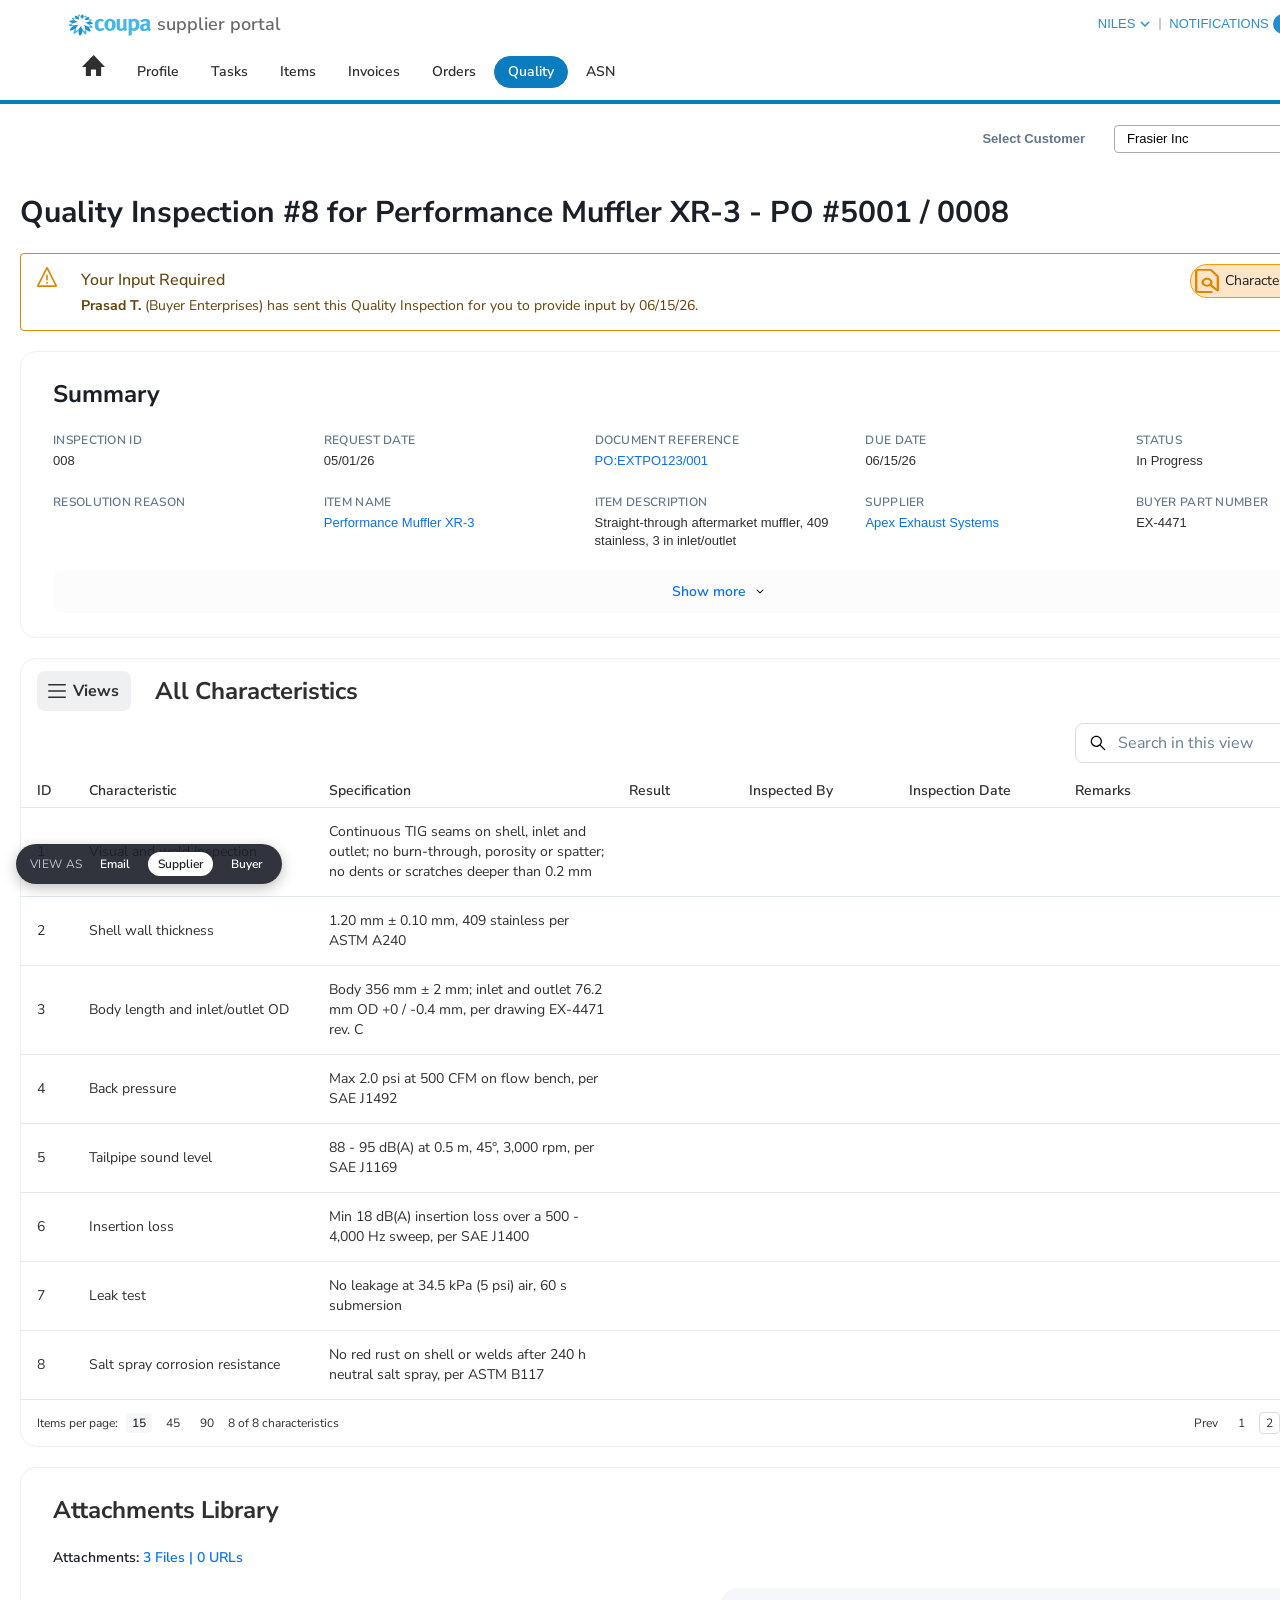
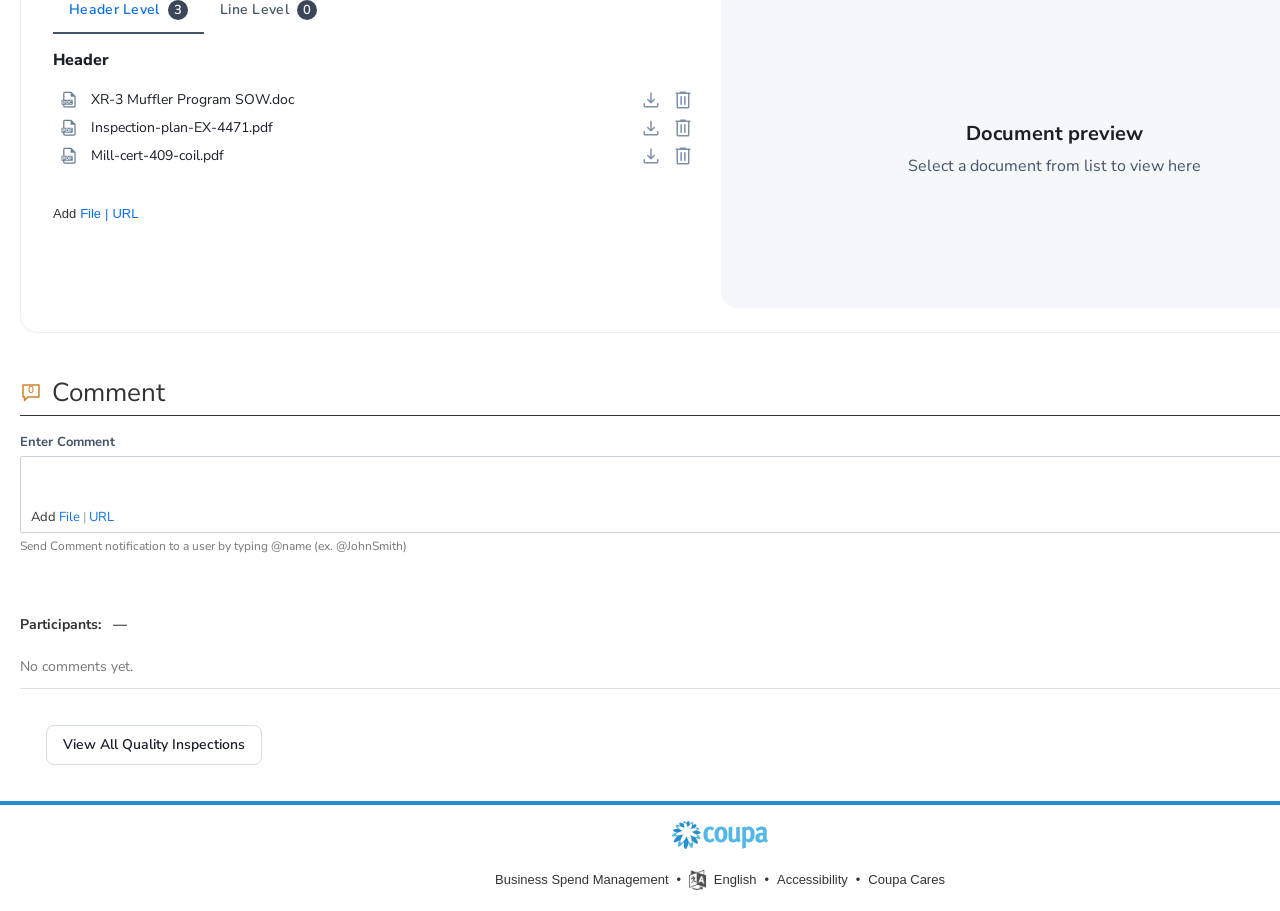
==== commit 0563f2f4: "Start index.html's Comment section empty On the opt-in data-blank-results page (index.html), the two" ====
--- a/index.html
+++ b/index.html
@@ -7,8 +7,8 @@
   <link rel="preconnect" href="https://fonts.googleapis.com">
   <link rel="preconnect" href="https://fonts.gstatic.com" crossorigin>
   <link href="https://fonts.googleapis.com/css2?family=Nunito+Sans:ital,wght@0,400;0,500;0,600;0,700&family=Open+Sans:wght@400;600;700&display=swap" rel="stylesheet">
-  <link rel="stylesheet" href="assets/css/tokens.css?v=20261007e">
-  <link rel="stylesheet" href="assets/css/styles.css?v=20261007e">
+  <link rel="stylesheet" href="assets/css/tokens.css?v=20261007i">
+  <link rel="stylesheet" href="assets/css/styles.css?v=20261007i">
 </head>
 <body data-role="supplier" data-blank-results>
 
@@ -377,7 +377,7 @@
     </dl>
     <div class="modal__actions">
       <button class="btn btn--outline" type="button" data-close-modal>Cancel</button>
-      <button class="btn btn--primary" type="button" data-goto="buyer.html">Submit to Buyer</button>
+      <button class="btn btn--primary" type="button" data-goto="inspections.html?result=submitted">Submit to Buyer</button>
     </div>
   </div>
 </div>
@@ -391,7 +391,7 @@
 
 <div class="toast" id="toast" role="status" aria-live="polite"></div>
 
-<script src="assets/js/data.js?v=20261007e"></script>
-<script src="assets/js/app.js?v=20261007e"></script>
+<script src="assets/js/data.js?v=20261007i"></script>
+<script src="assets/js/app.js?v=20261007i"></script>
 </body>
 </html>
--- a/assets/css/styles.css
+++ b/assets/css/styles.css
@@ -2586,6 +2586,49 @@
   height: 20px;
 }
 
+/* ─── Success banner — buyer-inspections.html ─────────────────────────────
+   Matched to the supplied screengrab: a full-width green bar with bold white
+   text and a white close ×. The green is sampled from the screengrab; CUI has
+   no matching token. */
+
+.success-banner {
+  display: flex;
+  align-items: center;
+  justify-content: space-between;
+  gap: 16px;
+  min-height: 50px;
+  margin-bottom: 20px;
+  padding: 0 20px;
+  background: #6aaf5a;
+  color: #ffffff;
+}
+
+.success-banner[hidden] {
+  display: none;
+}
+
+.success-banner__text {
+  margin: 0;
+  font-size: 13px;
+  font-weight: var(--cui-weight-bold);
+  line-height: var(--cui-line-3xs);
+}
+
+.success-banner__close {
+  display: flex;
+  padding: 0;
+  border: 0;
+  background: none;
+  cursor: pointer;
+}
+
+/* close-outline.svg is drawn dark; the banner's × is white. */
+.success-banner__close img {
+  width: 24px;
+  height: 24px;
+  filter: brightness(0) invert(1);
+}
+
 /* ─── Modal / toast (prototype feedback) ──────────────────────────────── */
 
 .overlay {
@@ -2907,6 +2950,485 @@
   color: var(--cui-text-t1);
 }
 
+/* ─── Gmail shell — email.html ─────────────────────────────────────────────
+   A mock-up of the inbox the supplier reads the notification in, matched to
+   the supplied Gmail screengrab: a top bar with search and the account pill,
+   the folder nav with Compose, the message on a white rounded panel with its
+   toolbar, subject row and sender header, and the side-panel rail. Gmail's
+   own colours are literals (they are not Coupa's, so there are no tokens).
+   The panel scrolls inside the window, as Gmail's does. Responsive: the nav
+   and then the rail drop away as the viewport narrows. */
+
+.gm-sprite {
+  position: absolute;
+  width: 0;
+  height: 0;
+  overflow: hidden;
+}
+
+.gm-body {
+  background: #f6f8fc;
+}
+
+.gm {
+  display: grid;
+  grid-template-columns: 256px minmax(0, 1fr) 56px;
+  grid-template-rows: 64px minmax(0, 1fr);
+  height: 100vh;
+  font-family: Roboto, Arial, sans-serif;
+  color: #1f1f1f;
+}
+
+.gm-icon {
+  width: 20px;
+  height: 20px;
+  flex: none;
+}
+
+.gm-icon--sm { width: 16px; height: 16px; }
+.gm-icon--xs { width: 12px; height: 12px; }
+
+.gm-iconbtn {
+  display: inline-flex;
+  align-items: center;
+  justify-content: center;
+  width: 40px;
+  height: 40px;
+  flex: none;
+  padding: 0;
+  border: 0;
+  border-radius: 50%;
+  background: none;
+  color: #444746;
+  cursor: pointer;
+}
+
+.gm-iconbtn:hover {
+  background: rgba(68, 71, 70, 0.08);
+}
+
+.gm-iconbtn--wide {
+  width: 48px;
+  border-radius: 20px;
+}
+
+/* Top bar */
+.gm-top {
+  grid-column: 1 / -1;
+  display: flex;
+  align-items: center;
+  gap: 16px;
+  padding: 0 8px 0 12px;
+}
+
+.gm-top__brand {
+  display: flex;
+  align-items: center;
+  gap: 4px;
+  width: 232px;
+  flex: none;
+}
+
+.gm-logo {
+  display: inline-flex;
+  align-items: center;
+  gap: 6px;
+  padding-left: 6px;
+}
+
+.gm-logo__mark {
+  width: 32px;
+  height: 24px;
+}
+
+.gm-logo__word {
+  font-size: 22px;
+  line-height: 24px;
+  color: #444746;
+}
+
+.gm-search {
+  display: flex;
+  align-items: center;
+  gap: 4px;
+  flex: 1 1 auto;
+  max-width: 720px;
+  min-width: 0;
+  height: 48px;
+  padding: 0 4px 0 16px;
+  border-radius: 24px;
+  background: #e9eef6;
+  color: #444746;
+}
+
+.gm-search input {
+  flex: 1 1 auto;
+  min-width: 0;
+  border: 0;
+  background: none;
+  font: inherit;
+  font-size: 16px;
+  color: #1f1f1f;
+  outline: none;
+}
+
+.gm-search input::-webkit-search-cancel-button { display: none; }
+
+.gm-top__actions {
+  display: flex;
+  align-items: center;
+  gap: 2px;
+  margin-left: auto;
+}
+
+.gm-account {
+  display: inline-flex;
+  align-items: center;
+  gap: 10px;
+  height: 48px;
+  margin-left: 8px;
+  padding: 0 4px 0 16px;
+  border: 1px solid #c4c7c5;
+  border-radius: 24px;
+}
+
+.gm-account img {
+  width: 64px;
+  height: 18px;
+}
+
+.gm-account__avatar {
+  display: inline-flex;
+  align-items: center;
+  justify-content: center;
+  width: 32px;
+  height: 32px;
+  border-radius: 50%;
+  background: #5e7d6b;
+  font-size: 13px;
+  font-weight: 500;
+  color: #ffffff;
+}
+
+/* Each region is pinned to its column, so hiding the nav on a narrow screen
+   does not let the panel slide into the nav's emptied track. */
+.gm-nav { grid-column: 1; grid-row: 2; }
+.gm-main { grid-column: 2; grid-row: 2; }
+.gm-rail { grid-column: 3; grid-row: 2; }
+
+/* Folder nav */
+.gm-nav {
+  display: flex;
+  flex-direction: column;
+  min-height: 0;
+  padding: 8px 16px 0 8px;
+  overflow-y: auto;
+}
+
+.gm-compose {
+  display: inline-flex;
+  align-items: center;
+  gap: 12px;
+  align-self: flex-start;
+  height: 56px;
+  margin: 0 0 16px;
+  padding: 0 24px 0 16px;
+  border: 0;
+  border-radius: 16px;
+  background: #c2e7ff;
+  font: inherit;
+  font-size: 14px;
+  font-weight: 500;
+  color: #001d35;
+  cursor: pointer;
+}
+
+.gm-compose:hover {
+  box-shadow: 0 1px 3px rgba(0, 0, 0, 0.2);
+}
+
+.gm-nav__item {
+  position: relative;
+  display: flex;
+  align-items: center;
+  gap: 18px;
+  width: 100%;
+  height: 32px;
+  padding: 0 12px 0 18px;
+  border: 0;
+  border-radius: 0 16px 16px 0;
+  background: none;
+  font: inherit;
+  font-size: 14px;
+  color: #1f1f1f;
+  text-align: left;
+  cursor: pointer;
+}
+
+.gm-nav__item:hover {
+  background: rgba(31, 31, 31, 0.06);
+}
+
+.gm-nav__item.is-current {
+  background: #d3e3fd;
+  font-weight: 700;
+  color: #001d35;
+  cursor: default;
+}
+
+.gm-nav__label { flex: 1 1 auto; }
+
+.gm-nav__count {
+  font-size: 12px;
+  font-weight: 700;
+}
+
+.gm-nav__caret {
+  position: absolute;
+  left: 2px;
+  display: inline-flex;
+}
+
+.gm-nav__labels {
+  display: flex;
+  align-items: center;
+  justify-content: space-between;
+  margin: 16px 0 0;
+  padding-left: 18px;
+  font-size: 16px;
+  font-weight: 500;
+}
+
+/* The message panel */
+.gm-main {
+  display: flex;
+  flex-direction: column;
+  min-width: 0;
+  min-height: 0;
+  margin-bottom: 16px;
+  border-radius: 16px;
+  background: #ffffff;
+  overflow: hidden;
+}
+
+.gm-toolbar {
+  display: flex;
+  align-items: center;
+  justify-content: space-between;
+  gap: 8px;
+  height: 48px;
+  flex: none;
+  padding: 0 8px;
+}
+
+.gm-toolbar__left,
+.gm-toolbar__right {
+  display: flex;
+  align-items: center;
+  min-width: 0;
+}
+
+.gm-sep {
+  width: 1px;
+  height: 20px;
+  margin: 0 8px;
+  background: #e0e3e1;
+}
+
+.gm-pager {
+  margin-right: 8px;
+  font-size: 12px;
+  color: #444746;
+  white-space: nowrap;
+}
+
+.gm-thread {
+  flex: 1 1 auto;
+  min-height: 0;
+  overflow-y: auto;
+}
+
+.gm-subject {
+  display: flex;
+  align-items: center;
+  flex-wrap: wrap;
+  gap: 8px;
+  padding: 16px 16px 8px 72px;
+}
+
+.gm-subject__text {
+  margin: 0;
+  font-size: 22px;
+  font-weight: 400;
+  line-height: 28px;
+  color: #1f1f1f;
+}
+
+.gm-tag {
+  display: inline-flex;
+  align-items: center;
+  gap: 4px;
+  padding: 0 4px;
+  border-radius: 4px;
+  background: #ddd;
+  font-size: 12px;
+  line-height: 18px;
+  color: #444746;
+}
+
+.gm-tag button {
+  padding: 0;
+  border: 0;
+  background: none;
+  font: inherit;
+  color: inherit;
+  cursor: pointer;
+}
+
+.gm-tag--external {
+  padding: 0 6px;
+  background: #fbd863;
+  color: #1f1f1f;
+}
+
+.gm-subject__important {
+  color: #747775;
+}
+
+.gm-subject__tools {
+  display: flex;
+  margin-left: auto;
+}
+
+.gm-msg {
+  padding: 0 16px 24px;
+}
+
+.gm-msg__head {
+  display: flex;
+  align-items: flex-start;
+  gap: 16px;
+  padding: 12px 0 8px;
+}
+
+.gm-msg__avatar {
+  display: inline-flex;
+  align-items: center;
+  justify-content: center;
+  width: 40px;
+  height: 40px;
+  flex: none;
+  border-radius: 50%;
+  background: #e8eaed;
+  color: #9aa0a6;
+}
+
+.gm-msg__who {
+  flex: 1 1 auto;
+  min-width: 0;
+}
+
+.gm-msg__from {
+  margin: 0;
+  font-size: 14px;
+  line-height: 20px;
+  overflow-wrap: anywhere;
+}
+
+.gm-msg__from strong { font-weight: 700; }
+
+.gm-msg__addr {
+  font-size: 12px;
+  color: #5e5e5e;
+}
+
+.gm-msg__to {
+  display: flex;
+  align-items: center;
+  gap: 2px;
+  margin: 0;
+  font-size: 12px;
+  line-height: 20px;
+  color: #5e5e5e;
+}
+
+.gm-msg__meta {
+  display: flex;
+  align-items: center;
+  flex: none;
+}
+
+.gm-msg__date {
+  margin-right: 8px;
+  font-size: 12px;
+  color: #5e5e5e;
+  white-space: nowrap;
+}
+
+/* The email itself, indented under the sender as Gmail does. Its own page
+   chrome — full-window height and the 1440 cap — gives way to the panel. */
+.gm-msg__body {
+  margin-left: 56px;
+}
+
+.gm .email-page {
+  max-width: none;
+  min-height: 0;
+  padding: 20px clamp(12px, 2.2vw, 32px) 32px;
+  font-family: var(--cui-font-control);
+}
+
+/* Side-panel rail */
+.gm-rail {
+  display: flex;
+  flex-direction: column;
+  align-items: center;
+  gap: 20px;
+  padding-top: 20px;
+}
+
+.gm-rail__app {
+  width: 20px;
+  height: 20px;
+  border-radius: 5px;
+}
+
+.gm-rail__sep {
+  width: 20px;
+  height: 1px;
+  background: #c4c7c5;
+}
+
+@media (max-width: 1100px) {
+  .gm { grid-template-columns: 0 minmax(0, 1fr) 56px; }
+  .gm-nav { display: none; }
+  .gm-top__brand { width: auto; }
+  .gm-main { margin-left: 8px; }
+}
+
+@media (max-width: 760px) {
+  .gm { grid-template-columns: 0 minmax(0, 1fr) 0; grid-template-rows: 56px minmax(0, 1fr); }
+  .gm-rail,
+  .gm-logo__word,
+  .gm-account img,
+  .gm-top__actions .gm-iconbtn,
+  .gm-search .gm-iconbtn,
+  .gm-toolbar__left .gm-sep,
+  .gm-toolbar__left .gm-iconbtn:nth-child(n+6),
+  .gm-pager,
+  .gm-toolbar__right .gm-iconbtn--wide,
+  .gm-subject__tools,
+  .gm-msg__meta .gm-iconbtn:not(:nth-last-child(2)) { display: none; }
+  .gm-top { gap: 8px; }
+  .gm-account { padding: 0; border: 0; margin: 0; }
+  .gm-main { margin: 0 8px 8px; }
+  .gm-subject { padding: 12px 8px 4px; }
+  .gm-subject__text { font-size: 18px; line-height: 24px; }
+  .gm-msg { padding: 0 8px 16px; }
+  .gm-msg__addr { display: none; }
+  .gm-msg__body { margin-left: 0; }
+}
+
 /* ─── Notification email — email.html ──────────────────────────────────────
    Matched to the design's email screengrab: a "Powered by Coupa" line above a
    full-width email body ruled top and bottom, the customer's logo over a blue
